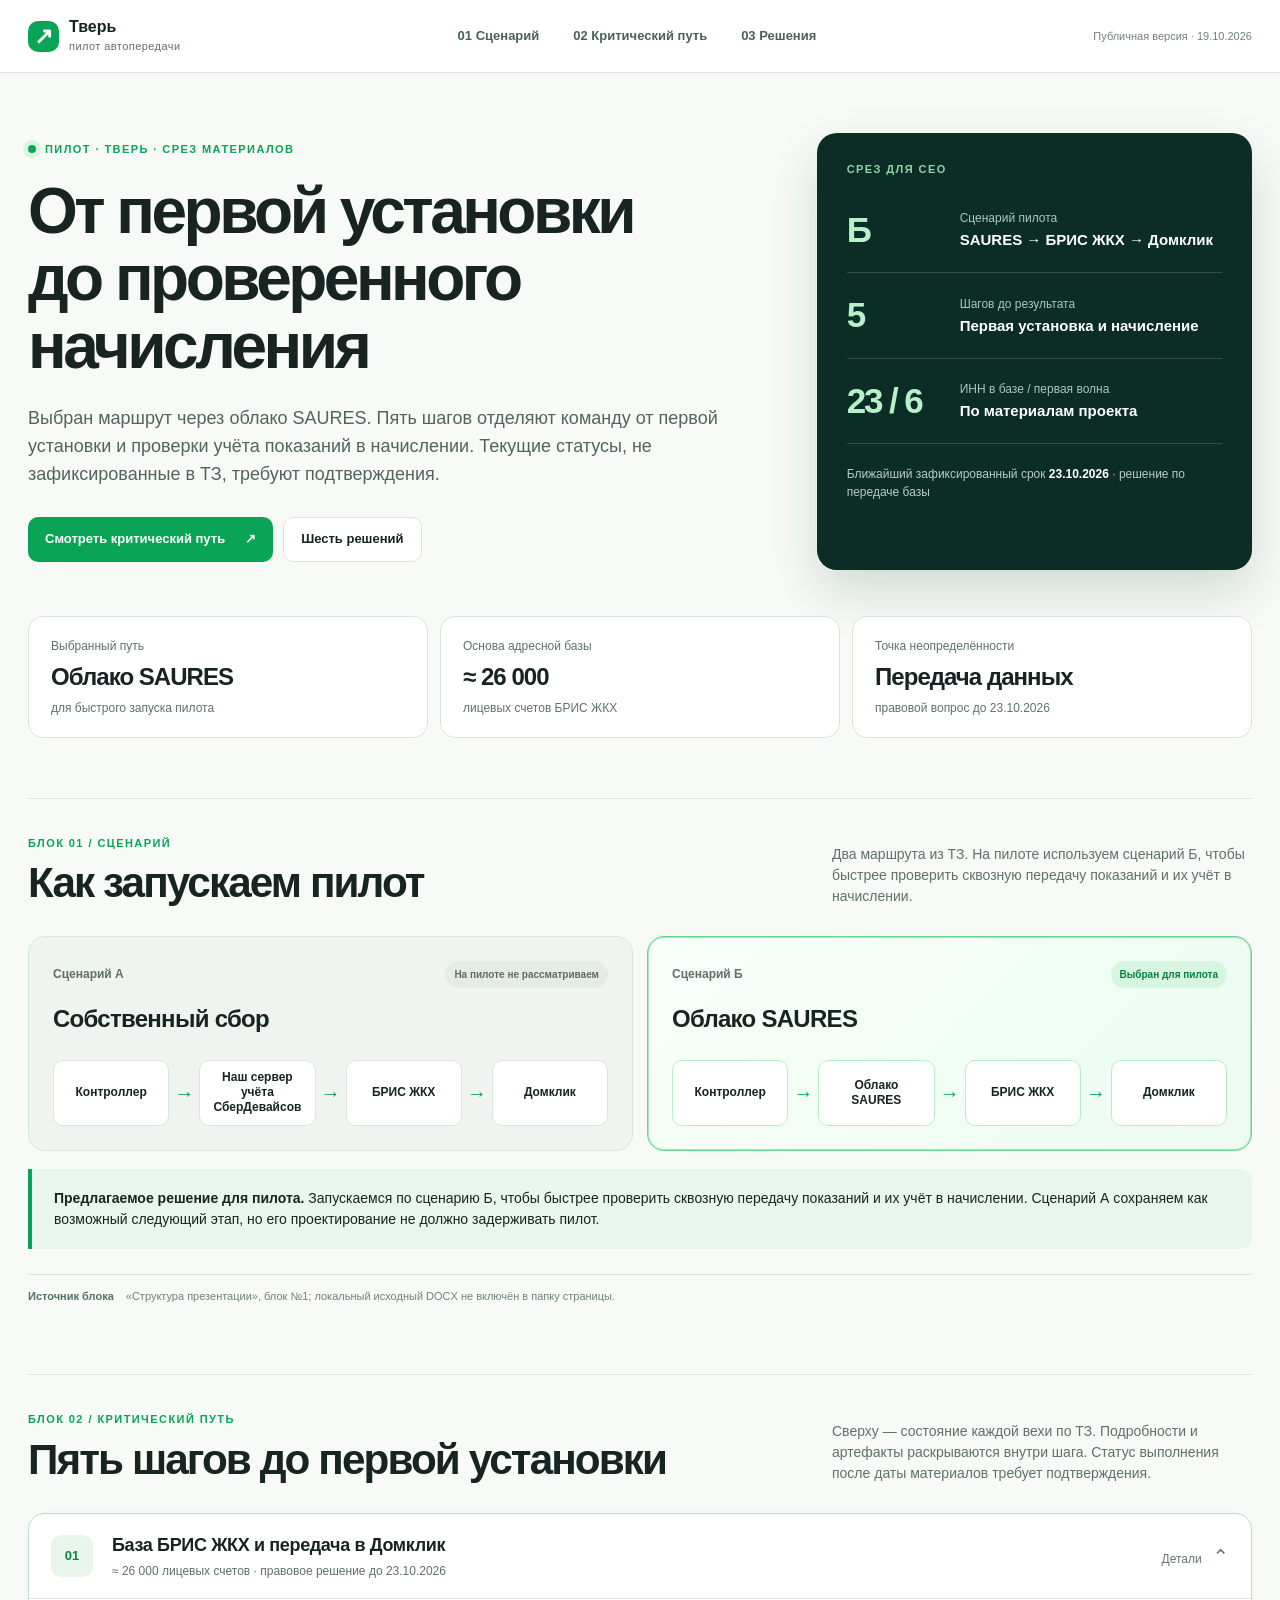
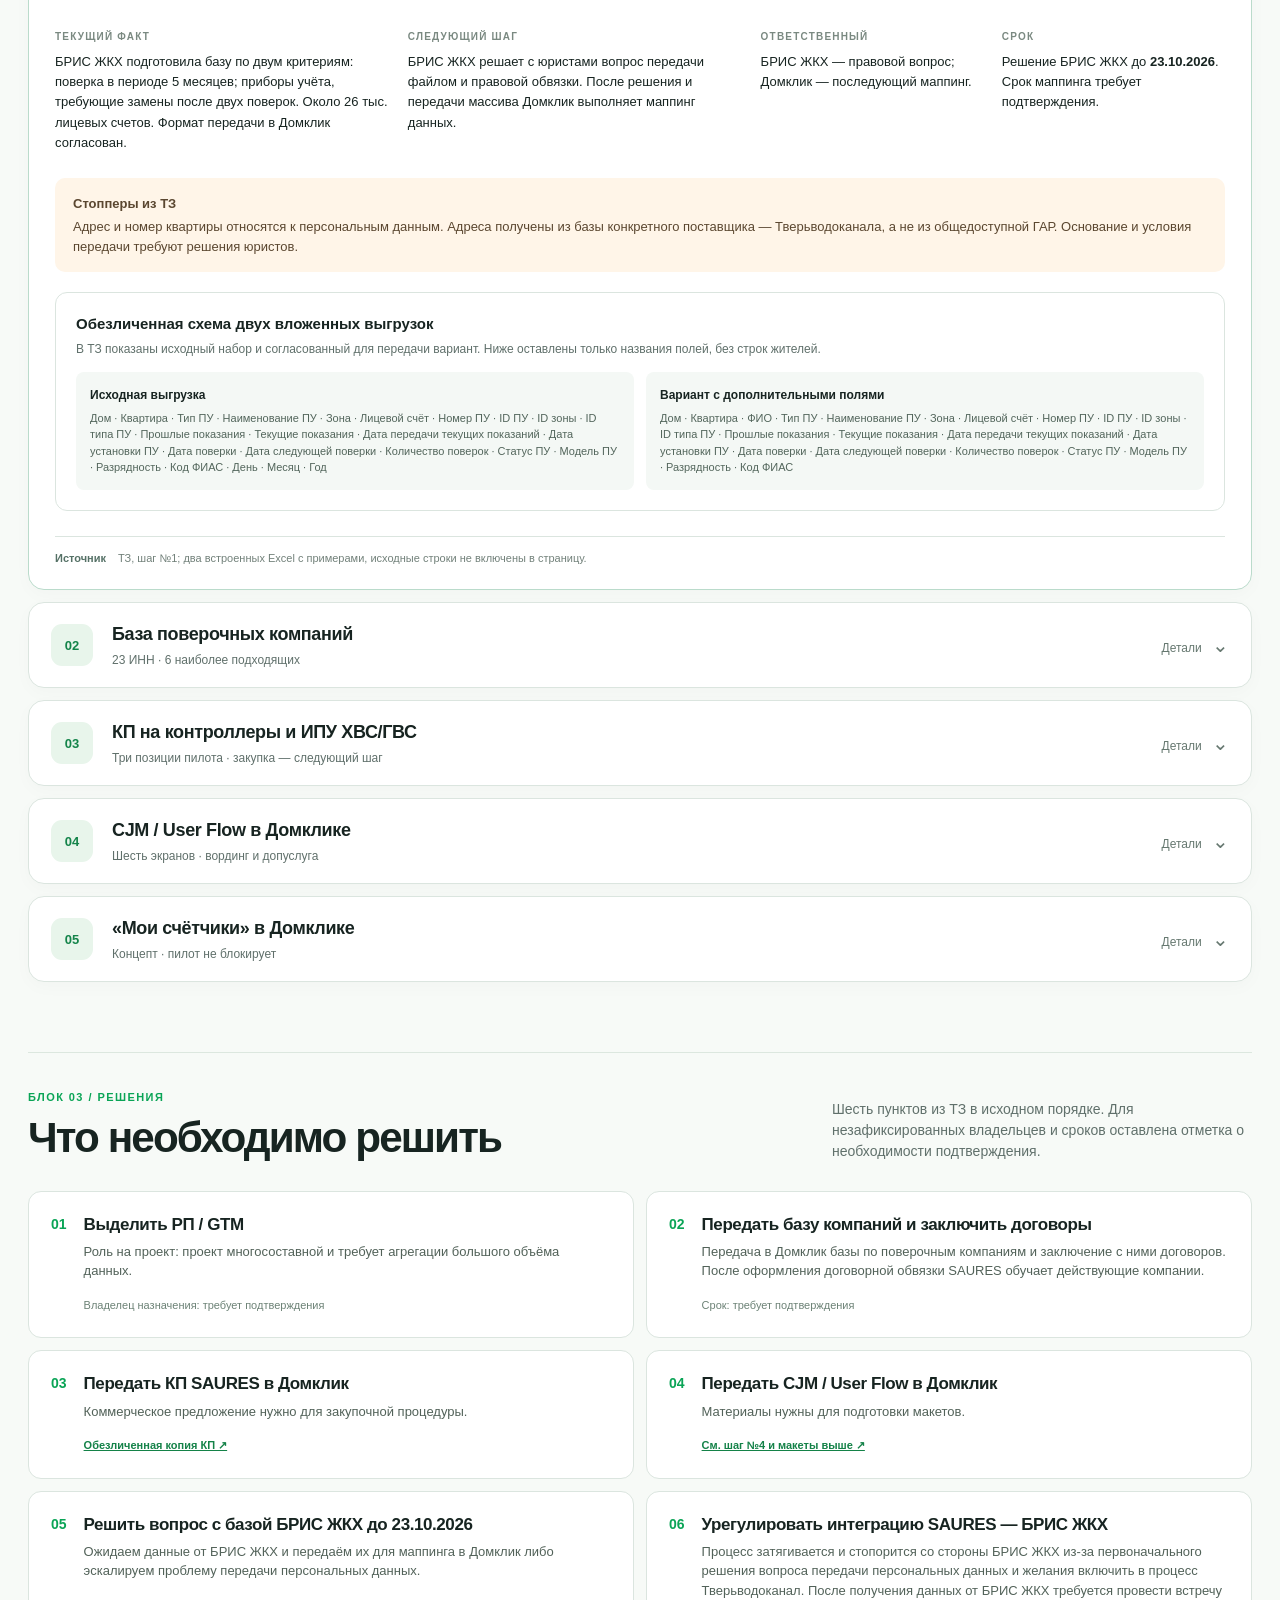
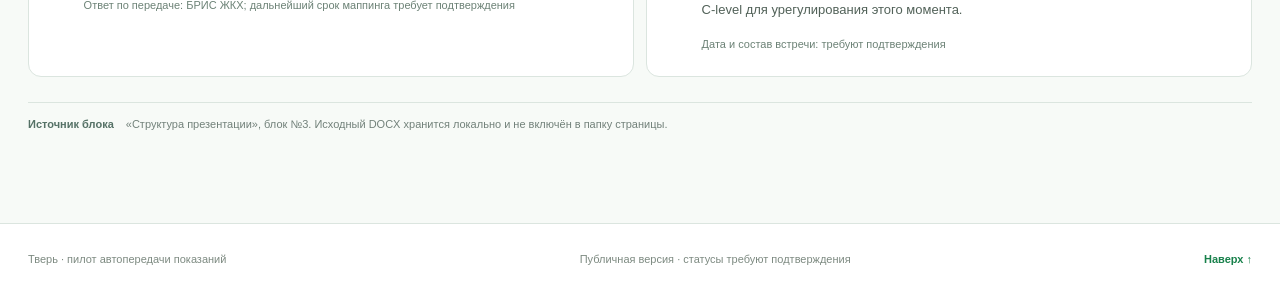
==== index.html @ 0d575806 "Publish approved Tver pilot pages" ====
<!doctype html>
<html lang="ru">
<head>
<meta charset="utf-8"><meta name="viewport" content="width=device-width, initial-scale=1">
<meta name="description" content="Локальный статус пилота автопередачи показаний в Твери">
<title>Пилот автопередачи показаний — Тверь</title>
<link rel="stylesheet" href="styles.css">
</head>
<body>
<header class="topbar"><div class="wrap topbar-inner"><a class="brand" href="#top"><span class="brand-mark">↗</span><span>Тверь <small>пилот автопередачи</small></span></a><nav aria-label="Разделы"><a href="#scenario">01 Сценарий</a><a href="#path">02 Критический путь</a><a href="#decisions">03 Решения</a></nav><span class="top-tag">Публичная версия · 19.10.2026</span></div></header>
<main id="top">
<div class="wrap">
<section class="hero" aria-label="Обзор">
<div class="hero-copy"><div class="eyebrow"><span class="live-dot"></span> Пилот · Тверь · срез материалов</div><h1>От первой установки<br>до проверенного начисления</h1><p>Выбран маршрут через облако SAURES. Пять шагов отделяют команду от первой установки и проверки учёта показаний в начислении. Текущие статусы, не зафиксированные в ТЗ, требуют подтверждения.</p><div class="hero-actions"><a class="button primary" href="#path">Смотреть критический путь <span>↗</span></a><a class="button ghost" href="#decisions">Шесть решений</a></div></div>
<div class="hero-panel"><div class="panel-kicker">Срез для CEO</div><div class="panel-row"><b>Б</b><span>Сценарий пилота<br><strong>SAURES → БРИС ЖКХ → Домклик</strong></span></div><div class="panel-row"><b>5</b><span>Шагов до результата<br><strong>Первая установка и начисление</strong></span></div><div class="panel-row"><b>23 / 6</b><span>ИНН в базе / первая волна<br><strong>По материалам проекта</strong></span></div><div class="panel-foot">Ближайший зафиксированный срок <strong>23.10.2026</strong> · решение по передаче базы</div></div>
</section>
<div class="overview" aria-label="Ключевые факты"><div><span>Выбранный путь</span><b>Облако SAURES</b><small>для быстрого запуска пилота</small></div><div><span>Основа адресной базы</span><b>≈ 26 000</b><small>лицевых счетов БРИС ЖКХ</small></div><div><span>Точка неопределённости</span><b>Передача данных</b><small>правовой вопрос до 23.10.2026</small></div></div>
<section id="scenario" class="block"><div class="section-head"><div><div class="section-num">БЛОК 01 / СЦЕНАРИЙ</div><h2>Как запускаем пилот</h2></div><p>Два маршрута из ТЗ. На пилоте используем сценарий Б, чтобы быстрее проверить сквозную передачу показаний и их учёт в начислении.</p></div>
<div class="scenario-grid"><article class="scenario muted"><div class="card-head"><span>Сценарий А</span><span class="pill">На пилоте не рассматриваем</span></div><h3>Собственный сбор</h3><div class="flow" aria-label="Контроллер — сервер СберДевайсов — БРИС ЖКХ — Домклик"><span>Контроллер</span><i>→</i><span>Наш сервер учёта<br>СберДевайсов</span><i>→</i><span>БРИС ЖКХ</span><i>→</i><span>Домклик</span></div></article><article class="scenario selected"><div class="card-head"><span>Сценарий Б</span><span class="pill green">Выбран для пилота</span></div><h3>Облако SAURES</h3><div class="flow" aria-label="Контроллер — облако SAURES — БРИС ЖКХ — Домклик"><span>Контроллер</span><i>→</i><span>Облако<br>SAURES</span><i>→</i><span>БРИС ЖКХ</span><i>→</i><span>Домклик</span></div></article></div>
<div class="statement"><strong>Предлагаемое решение для пилота.</strong> Запускаемся по сценарию Б, чтобы быстрее проверить сквозную передачу показаний и их учёт в начислении. Сценарий А сохраняем как возможный следующий этап, но его проектирование не должно задерживать пилот.</div>
<div class="source-line"><b>Источник блока</b><span>«Структура презентации», блок №1; локальный исходный DOCX не включён в папку страницы.</span></div></section>
<section id="path" class="block"><div class="section-head"><div><div class="section-num">БЛОК 02 / КРИТИЧЕСКИЙ ПУТЬ</div><h2>Пять шагов до первой установки</h2></div><p>Сверху — состояние каждой вехи по ТЗ. Подробности и артефакты раскрываются внутри шага. Статус выполнения после даты материалов требует подтверждения.</p></div>
<div class="steps">
<details class="step" open><summary><span class="step-no">01</span><span class="step-title"><b>База БРИС ЖКХ и передача в Домклик</b><small>≈ 26 000 лицевых счетов · правовое решение до 23.10.2026</small></span><span class="step-expand">Детали <em>⌄</em></span></summary><div class="step-body"><div class="status-grid"><div><span>Текущий факт</span><p>БРИС ЖКХ подготовила базу по двум критериям: поверка в периоде 5 месяцев; приборы учёта, требующие замены после двух поверок. Около 26 тыс. лицевых счетов. Формат передачи в Домклик согласован.</p></div><div><span>Следующий шаг</span><p>БРИС ЖКХ решает с юристами вопрос передачи файлом и правовой обвязки. После решения и передачи массива Домклик выполняет маппинг данных.</p></div><div><span>Ответственный</span><p>БРИС ЖКХ — правовой вопрос; Домклик — последующий маппинг.</p></div><div><span>Срок</span><p>Решение БРИС ЖКХ до <strong>23.10.2026</strong>. Срок маппинга требует подтверждения.</p></div></div><div class="callout warning"><b>Стопперы из ТЗ</b><p>Адрес и номер квартиры относятся к персональным данным. Адреса получены из базы конкретного поставщика — Тверьводоканала, а не из общедоступной ГАР. Основание и условия передачи требуют решения юристов.</p></div><div class="artifact"><div><b>Обезличенная схема двух вложенных выгрузок</b><p>В ТЗ показаны исходный набор и согласованный для передачи вариант. Ниже оставлены только названия полей, без строк жителей.</p></div><div class="schema-grid"><div><strong>Исходная выгрузка</strong><span>Дом · Квартира · Тип ПУ · Наименование ПУ · Зона · Лицевой счёт · Номер ПУ · ID ПУ · ID зоны · ID типа ПУ · Прошлые показания · Текущие показания · Дата передачи текущих показаний · Дата установки ПУ · Дата поверки · Дата следующей поверки · Количество поверок · Статус ПУ · Модель ПУ · Разрядность · Код ФИАС · День · Месяц · Год</span></div><div><strong>Вариант с дополнительными полями</strong><span>Дом · Квартира · ФИО · Тип ПУ · Наименование ПУ · Зона · Лицевой счёт · Номер ПУ · ID ПУ · ID зоны · ID типа ПУ · Прошлые показания · Текущие показания · Дата передачи текущих показаний · Дата установки ПУ · Дата поверки · Дата следующей поверки · Количество поверок · Статус ПУ · Модель ПУ · Разрядность · Код ФИАС</span></div></div></div><div class="source-line"><b>Источник</b><span>ТЗ, шаг №1; два встроенных Excel с примерами, исходные строки не включены в страницу.</span></div></div></details>
<details class="step"><summary><span class="step-no">02</span><span class="step-title"><b>База поверочных компаний</b><small>23 ИНН · 6 наиболее подходящих</small></span><span class="step-expand">Детали <em>⌄</em></span></summary><div class="step-body"><div class="status-grid"><div><span>Текущий факт</span><p>Подготовлена база аккредитованных компаний по Росаккредитации: 23 ИНН, из них 6 наиболее подходящих.</p></div><div><span>Следующий шаг</span><p>Домклик прорабатывает компании, договорную обвязку и подключение к витрине «Недвижимость / Сервисы». SAURES обучает СМР/ПНР.</p></div><div><span>Ответственный</span><p>Домклик — проработка и подключение; SAURES — обучение.</p></div><div><span>Срок</span><p>Требует подтверждения.</p></div></div><div class="artifact"><div><b>Первая волна по дополнительному реестру</b><p>Порядок учитывает местное присутствие и не является рейтингом качества. Цены и договорные цепочки требуют проверки.</p></div><div class="contractors"><span>Альтернатива</span><span>РОТЭС</span><span>Метробаланс</span><span>Доступный Сервис</span><span>Единый центр приборов учёта</span><span>Измерительные системы</span></div></div><div class="source-line"><b>Источники</b><span>ТЗ, шаг №2; «Подрядчики поверки Тверь и CJM», листы «Первые переговоры» и «Аккредитация», срез 14.10.2026. Реестр не включён в папку страницы.</span></div></div></details>
<details class="step"><summary><span class="step-no">03</span><span class="step-title"><b>КП на контроллеры и ИПУ ХВС/ГВС</b><small>Три позиции пилота · закупка — следующий шаг</small></span><span class="step-expand">Детали <em>⌄</em></span></summary><div class="step-body"><div class="status-grid"><div><span>Текущий факт</span><p>В ТЗ приложены изображения «Водомерки», ITELMA и «Золотника», таблицы цен и КП SAURES.</p></div><div><span>Следующий шаг</span><p>Закупочная процедура и закупка на стороне Домклика.</p></div><div><span>Ответственный</span><p>Домклик — закупочная процедура.</p></div><div><span>Срок</span><p>Требует подтверждения.</p></div></div><a class="kp-banner" href="kp-saures.html"><span><small>АРТЕФАКТ · ПОДГОТОВЛЕННАЯ КОПИЯ</small><strong>Коммерческое предложение SAURES</strong><em>Все 12 позиций, цены и условия. Имя адресата и контактная шапка удалены.</em></span><b>Открыть КП ↗</b></a><div class="product-grid"><article class="product"><img src="assets/vodomerka.png" alt="Контроллер Водомерка; идентификаторы на фото закрыты"><h4>Контроллер ВОДОМЕРКА</h4><p>Контроллер ВОДОМЕРКА (Wi-Fi, 2 канала для подключения двух счетчиков воды 10 литров/импульс, 3 щелочные батареи АА, PCB антенна на плате).</p><div class="price-head"><span>Рекомендованная розница</span><b>3 000 ₽</b></div><div class="price-head"><span>Со склада под брендом SAURES*</span><b>2 000 ₽</b></div><div class="price-head"><span>От 1 000 шт., заказ 2–4 месяца, возможно брендирование</span><b>1 500 ₽</b></div></article><article class="product"><div class="product-pair"><img src="assets/itelma-hvs.png" alt="Счётчик ITELMA для ХВС; номер и показания закрыты"><img src="assets/itelma-gvs.png" alt="Счётчик ITELMA для ГВС; номер и показания закрыты"></div><h4>Счётчик воды ITELMA ½″</h4><p>Счетчик воды ITELMA ½” длина 80мм или 110мм импульсный выход надежный НАМУР (лучший вариант в России).</p><div class="price-head"><span>Рекомендованная розница</span><b>1 900 ₽</b></div><div class="price-head"><span>Со склада под брендом SAURES*</span><b>1 300 ₽</b></div><div class="price-head"><span>От 1 000 шт., заказ 2–4 месяца, возможно брендирование</span><b>1 300 ₽</b></div></article><article class="product"><img src="assets/zolotnik.png" alt="Счётчик Золотник; номер и показания закрыты"><h4>Счётчик воды ЗОЛОТНИК ½″</h4><p>Счетчик воды ЗОЛОТНИК ½” длина 80мм или 110мм импульсный выход стандартный ГЕРКОН (эконом вариант, производство Китай, завод ITELMA).</p><div class="price-head"><span>Рекомендованная розница</span><b>1 100 ₽</b></div><div class="price-head"><span>Со склада под брендом SAURES*</span><b>800 ₽</b></div><div class="price-head"><span>От 1 000 шт., заказ 2–4 месяца, возможно брендирование</span><b>800 ₽</b></div></article></div><p class="fineprint">* В КП указано, что цены включают использование облака SAURES. При другом облаке цена ниже на 10%. Цены действительны до 31.12.2026, гарантия 2 года. Изображения — из вложений ТЗ; номера, QR-коды и показания закрыты.</p><div class="source-line"><b>Источник</b><span>ТЗ, шаг №3; четыре вложенных изображения устройств и вложенное КП SAURES. В страницу включены только обезличенные производные файлы.</span></div></div></details>
<details class="step"><summary><span class="step-no">04</span><span class="step-title"><b>CJM / User Flow в Домклике</b><small>Шесть экранов · вординг и допуслуга</small></span><span class="step-expand">Детали <em>⌄</em></span></summary><div class="step-body"><div class="status-grid"><div><span>Текущий факт</span><p>В ТЗ вложены экраны действующего процесса заказа сервиса «Поверка счётчиков» в Домклике. Почти на всех требуется изменение вординга.</p></div><div><span>Следующий шаг</span><p>Отрисовать макеты и вординг в процессе заказа сервисов «Поверка счётчиков», отдельно показать допуслугу «Установка автоматической передачи показаний».</p></div><div><span>Ответственный</span><p>Домклик — подготовка макетов. Детальный владелец и согласующий требуют подтверждения.</p></div><div><span>Срок</span><p>Требует подтверждения.</p></div></div><div class="flow-note"><b>Как читать макеты</b><span>Скриншоты из ТЗ обезличены. Зелёная рамка показывает место изменения; предложенный текст приведён под экраном и не является частью исходного интерфейса.</span></div><div class="screen-grid">
<figure class="screen"><div class="screen-shot"><img src="assets/cjm-1.png" alt="Экран 1: выбор услуги в Домклике, адрес скрыт"><span class="mark" style="top:38%;left:5%;width:90%;height:42%">01 · допуслуга</span></div><figcaption><b>01 · Выбор услуги</b><p><strong>Сейчас:</strong> «Сервис „Мастер на час“», «Поверка счётчика воды».</p><p><strong>Предложение:</strong> добавить отдельный выбор «Установка автоматической передачи показаний» рядом с услугами по счётчикам; уточнить заголовок раздела как «Счётчики воды: поверка и подключение».</p><small>Экран менять: да. Отдельная добровольная допуслуга, без включения по умолчанию.</small></figcaption></figure>
<figure class="screen"><div class="screen-shot"><img src="assets/cjm-2.png" alt="Экран 2: подрядчик и выбор времени"><span class="mark" style="top:10%;left:4%;width:92%;height:30%">02 · состав заказа</span></div><figcaption><b>02 · Исполнитель и время</b><p><strong>Сейчас:</strong> карточка «Доступный Сервис» и выбор времени мастера.</p><p><strong>Предложение:</strong> над выбором времени показывать «В заказе: поверка счётчика воды» и, при выборе, «Установка автоматической передачи показаний»; доступность исполнителя для монтажа требует подтверждения.</p><small>Экран менять: да. Состав заказа должен следовать за выбором на первом экране.</small></figcaption></figure>
<figure class="screen"><div class="screen-shot"><img src="assets/cjm-3.png" alt="Экран 3: заказчик, адрес и стоимость, данные скрыты"><span class="mark" style="top:59%;left:4%;width:92%;height:30%">03 · стоимость</span></div><figcaption><b>03 · Данные заказчика</b><p><strong>Сейчас:</strong> «Стоимость от 850 ₽», «Поверка счётчика воды».</p><p><strong>Предложение:</strong> раздельно показать «Поверка счётчика воды — от 850 ₽» и «Установка автоматической передачи показаний — стоимость требует подтверждения»; при отсутствии выбора допуслуги её строку не показывать.</p><small>Экран менять: да. Полная цена и условия подлежат согласованию.</small></figcaption></figure>
<figure class="screen"><div class="screen-shot"><img src="assets/cjm-4.png" alt="Экран 4: подтверждение заявки"><span class="mark" style="top:22%;left:4%;width:92%;height:38%">04 · итог заявки</span></div><figcaption><b>04 · Подтверждение</b><p><strong>Сейчас:</strong> «Стоимость от 850 ₽», «Оформить заявку», текст об уточнении деталей менеджером.</p><p><strong>Предложение:</strong> «Ваша заявка: поверка счётчика воды» и, если выбрано, «Установка автоматической передачи показаний»; отдельные цены до кнопки. Формулировку о финальной стоимости согласовать после получения тарифа.</p><small>Экран менять: да. Новый состав услуг должен быть виден до отправки.</small></figcaption></figure>
<figure class="screen"><div class="screen-shot"><img src="assets/cjm-5.png" alt="Экран 5: список заказов, номер заказа скрыт"><span class="mark" style="top:47%;left:6%;width:88%;height:17%">05 · название</span></div><figcaption><b>05 · Список заказов</b><p><strong>Сейчас:</strong> заказ называется «Мастер на час».</p><p><strong>Предложение:</strong> при выбранной допуслуге показывать «Поверка и автоматическая передача показаний»; без неё — «Поверка счётчика воды».</p><small>Экран менять: да, в названии услуги и составе заказа.</small></figcaption></figure>
<figure class="screen"><div class="screen-shot"><img src="assets/cjm-6.png" alt="Экран 6: детали заказа, номер и телефон скрыты"><span class="mark" style="top:45%;left:4%;width:92%;height:37%">06 · детали</span></div><figcaption><b>06 · Детали заказа</b><p><strong>Сейчас:</strong> «Мастер на час», статус «В работе», стоимость «От 850 ₽».</p><p><strong>Предложение:</strong> показать выбранные услуги отдельными строками: «Поверка счётчика воды» и «Установка автоматической передачи показаний»; стоимость и статус каждой работы — после согласования модели заказа.</p><small>Экран менять: да. Имена, номера заказов, адреса и контакты на копии закрыты.</small></figcaption></figure></div><div class="callout neutral"><b>СБОЛ User Flow</b><p>Процесс заказа поверки счётчиков в СБОЛе менять не требуется — как указано в ТЗ.</p></div><div class="source-line"><b>Источники</b><span>ТЗ, шаг №4, шесть уникальных вложенных экранов; <a href="https://miro.com/app/board/uXjVHyoh10k=/?moveToWidget=3458764687433984986&amp;cot=14" target="_blank" rel="noopener noreferrer">E2E CJM / User Flow в Miro ↗</a>. Скриншоты на странице — обезличенные производные.</span></div></div></details>
<details class="step"><summary><span class="step-no">05</span><span class="step-title"><b>«Мои счётчики» в Домклике</b><small>Концепт · пилот не блокирует</small></span><span class="step-expand">Детали <em>⌄</em></span></summary><div class="step-body"><div class="status-grid"><div><span>Текущий факт</span><p>В ТЗ приложен пример витрины «Мои счётчики» в разделе «Моя недвижимость». По информации от Домклика, реализовать сервис быстро не получится.</p></div><div><span>Следующий шаг</span><p>Проработать витрину отдельно от запуска пилота. Для просмотра показаний житель может использовать БРИС ЖКХ.</p></div><div><span>Ответственный</span><p>Требует подтверждения.</p></div><div><span>Срок</span><p>Требует подтверждения. Витрина не является блокером пилота.</p></div></div><div class="meter-concept"><div class="concept-label">Концептуальный макет · Домклик</div><div class="concept-shell"><div class="concept-header"><span class="house">⌂</span><span>Моя недвижимость</span><small>Мои счётчики</small></div><div class="concept-body"><h4>Мои счётчики</h4><p>Показания и состояние приборов для вашей недвижимости</p><div class="concept-row"><span class="drop">◉</span><span><b>Холодная вода</b><small>Показания — · Статус подключения требует подтверждения</small></span><i>→</i></div><div class="concept-row"><span class="drop warm">◉</span><span><b>Горячая вода</b><small>Показания — · Статус подключения требует подтверждения</small></span><i>→</i></div><div class="concept-cta">Пока витрина готовится, смотрите показания в БРИС ЖКХ <span>↗</span></div></div></div><div class="concept-aside"><strong>Статус по ТЗ</strong><p>Быстро не реализуется. Первая установка и проверенное начисление не зависят от готовности витрины.</p></div></div><div class="source-line"><b>Источник</b><span>ТЗ, шаг №5, исходный скриншот «Мои счётчики». На странице — новый концептуальный макет без данных жителя.</span></div></div></details>
</div></section>
<section id="decisions" class="block last"><div class="section-head"><div><div class="section-num">БЛОК 03 / РЕШЕНИЯ</div><h2>Что необходимо решить</h2></div><p>Шесть пунктов из ТЗ в исходном порядке. Для незафиксированных владельцев и сроков оставлена отметка о необходимости подтверждения.</p></div><ol class="decisions"><li><span>01</span><div><h3>Выделить РП / GTM</h3><p>Роль на проект: проект многосоставной и требует агрегации большого объёма данных.</p><small>Владелец назначения: требует подтверждения</small></div></li><li><span>02</span><div><h3>Передать базу компаний и заключить договоры</h3><p>Передача в Домклик базы по поверочным компаниям и заключение с ними договоров. После оформления договорной обвязки SAURES обучает действующие компании.</p><small>Срок: требует подтверждения</small></div></li><li><span>03</span><div><h3>Передать КП SAURES в Домклик</h3><p>Коммерческое предложение нужно для закупочной процедуры.</p><small><a href="kp-saures.html">Обезличенная копия КП ↗</a></small></div></li><li><span>04</span><div><h3>Передать CJM / User Flow в Домклик</h3><p>Материалы нужны для подготовки макетов.</p><small><a href="#path">См. шаг №4 и макеты выше ↗</a></small></div></li><li><span>05</span><div><h3>Решить вопрос с базой БРИС ЖКХ до 23.10.2026</h3><p>Ожидаем данные от БРИС ЖКХ и передаём их для маппинга в Домклик либо эскалируем проблему передачи персональных данных.</p><small>Ответ по передаче: БРИС ЖКХ; дальнейший срок маппинга требует подтверждения</small></div></li><li><span>06</span><div><h3>Урегулировать интеграцию SAURES — БРИС ЖКХ</h3><p>Процесс затягивается и стопорится со стороны БРИС ЖКХ из-за первоначального решения вопроса передачи персональных данных и желания включить в процесс Тверьводоканал. После получения данных от БРИС ЖКХ требуется провести встречу C-level для урегулирования этого момента.</p><small>Дата и состав встречи: требуют подтверждения</small></div></li></ol><div class="source-line"><b>Источник блока</b><span>«Структура презентации», блок №3. Исходный DOCX хранится локально и не включён в папку страницы.</span></div></section>
</div></main><footer><div class="wrap footer-inner"><span>Тверь · пилот автопередачи показаний</span><span>Публичная версия · статусы требуют подтверждения</span><a href="#top">Наверх ↑</a></div></footer>
</body></html>
---- styles.css ----
:root{--ink:#172421;--muted:#60706b;--line:#dbe5df;--paper:#f7faf7;--green:#0aa456;--deep:#0c2c26;--mint:#e5f7eb;--white:#fff}*{box-sizing:border-box}html{scroll-behavior:smooth}body{margin:0;background:var(--paper);color:var(--ink);font-family:Inter,-apple-system,BlinkMacSystemFont,"Segoe UI",Arial,sans-serif;font-size:15px;line-height:1.5}a{color:inherit}.wrap{width:min(1280px,calc(100% - 56px));margin:auto}.topbar{position:sticky;top:0;z-index:20;background:rgba(255,255,255,.94);backdrop-filter:blur(18px);border-bottom:1px solid var(--line)}.topbar-inner{min-height:72px;display:flex;align-items:center;gap:34px}.brand{display:flex;align-items:center;gap:10px;font-weight:800;text-decoration:none;font-size:16px;line-height:1.05;white-space:nowrap}.brand small{display:block;color:var(--muted);font-weight:500;font-size:11px;margin-top:5px;letter-spacing:.04em}.brand-mark{width:31px;height:31px;border-radius:10px;background:var(--green);color:white;display:grid;place-items:center;font-size:23px;line-height:1}.topbar nav{display:flex;gap:8px;margin:auto}.topbar nav a{text-decoration:none;font-size:13px;font-weight:650;padding:9px 13px;border-radius:9px;color:#4a6258}.topbar nav a:hover,.topbar nav a:focus-visible{background:var(--mint);color:var(--deep)}.top-tag{font-size:11px;color:#73817a;white-space:nowrap}.hero{padding:60px 0 34px;display:grid;grid-template-columns:1.45fr .85fr;gap:46px;align-items:stretch}.hero-copy{padding:8px 0}.eyebrow,.section-num,.panel-kicker{font-size:11px;letter-spacing:.13em;font-weight:800;text-transform:uppercase}.eyebrow{color:var(--green);display:flex;align-items:center;gap:9px}.live-dot{width:8px;height:8px;border-radius:50%;background:var(--green);box-shadow:0 0 0 5px #d7f5df}.hero h1{font-size:clamp(42px,5vw,68px);letter-spacing:-.055em;line-height:1.06;margin:20px 0 24px;font-weight:760;max-width:830px}.hero-copy>p{font-size:18px;line-height:1.55;color:#52645d;max-width:700px;margin:0}.hero-actions{display:flex;gap:10px;flex-wrap:wrap;margin-top:28px}.button{min-height:45px;padding:11px 17px;text-decoration:none;border-radius:10px;font-size:13px;font-weight:750;display:inline-flex;align-items:center;gap:20px}.button.primary{background:var(--green);color:white}.button.primary:hover{background:#078b48}.button.ghost{background:white;border:1px solid var(--line)}.hero-panel{background:var(--deep);color:white;border-radius:20px;padding:28px 30px;box-shadow:0 22px 50px rgba(8,44,30,.15)}.panel-kicker{color:#8fd6ab;margin-bottom:10px}.panel-row{display:flex;gap:19px;align-items:center;padding:16px 0;border-bottom:1px solid rgba(255,255,255,.16)}.panel-row>b{font-size:35px;letter-spacing:-.06em;width:94px;color:#b8f0c9}.panel-row span{font-size:12px;color:#abc8b9}.panel-row strong{font-size:15px;display:block;color:#fff;margin-top:3px;line-height:1.35}.panel-foot{font-size:12px;color:#b7cdc3;margin-top:21px}.panel-foot strong{color:white}.overview{display:grid;grid-template-columns:repeat(3,1fr);gap:12px;margin:12px 0 60px}.overview>div{background:white;border:1px solid var(--line);border-radius:15px;padding:20px 22px;min-height:111px}.overview span,.overview small{display:block;color:var(--muted);font-size:12px}.overview b{display:block;font-size:24px;letter-spacing:-.04em;margin:4px 0}.block{padding:36px 0 70px;border-top:1px solid #dce7df;scroll-margin-top:90px}.section-head{display:flex;justify-content:space-between;gap:50px;align-items:end;margin-bottom:29px}.section-num{color:var(--green)}h2{font-size:clamp(30px,3.3vw,44px);letter-spacing:-.045em;line-height:1.13;margin:8px 0 0}.section-head>p{color:var(--muted);max-width:420px;margin:0;font-size:14px}.scenario-grid{display:grid;grid-template-columns:repeat(2,minmax(0,1fr));gap:14px}.scenario{background:white;border:1px solid var(--line);border-radius:17px;padding:24px;min-width:0}.scenario.selected{border-color:#69d491;background:linear-gradient(135deg,#f7fff9 0%,#ecfbf1 100%);box-shadow:inset 0 0 0 1px #a8e4b9}.scenario.muted{background:#f0f4f1}.card-head{display:flex;align-items:center;justify-content:space-between;gap:8px;font-size:12px;color:var(--muted);font-weight:700}.pill{font-size:10px;border-radius:100px;background:#e5ebe7;color:#5e6c65;padding:6px 9px;white-space:nowrap}.pill.green{background:#d6f6df;color:#0b7e41}.scenario h3{margin:13px 0 23px;font-size:24px;letter-spacing:-.03em}.flow{display:flex;align-items:stretch;gap:5px}.flow span{flex:1 1 0;min-width:0;display:grid;place-items:center;text-align:center;background:white;border:1px solid var(--line);border-radius:10px;min-height:66px;padding:7px 5px;font-size:12px;font-weight:700;line-height:1.25}.selected .flow span{border-color:#bbecc9}.flow i{font-style:normal;color:var(--green);display:grid;place-items:center;font-weight:800;font-size:20px}.statement{background:#e9f6ed;border-left:4px solid var(--green);border-radius:0 12px 12px 0;margin-top:18px;padding:19px 22px;font-size:14px}.source-line{display:flex;align-items:baseline;gap:12px;border-top:1px solid var(--line);color:#72817a;font-size:11px;margin-top:25px;padding-top:13px}.source-line b{color:#557166;white-space:nowrap}.source-line a{color:#188452;font-weight:700}.steps{display:grid;gap:12px}.step{background:white;border:1px solid var(--line);border-radius:16px;overflow:hidden;box-shadow:0 5px 18px rgba(15,44,29,.025)}.step[open]{border-color:#badbcb}.step summary{list-style:none;display:flex;align-items:center;gap:19px;padding:18px 22px;cursor:pointer}.step summary::-webkit-details-marker{display:none}.step-no{height:42px;width:42px;border-radius:11px;background:#e8f5eb;color:#14844a;display:grid;place-items:center;font-size:13px;font-weight:800;flex:none}.step-title{display:block;flex:1;min-width:0}.step-title b{display:block;font-size:18px;letter-spacing:-.02em}.step-title small{color:var(--muted);display:block;margin-top:3px;font-size:12px}.step-expand{font-size:12px;color:#667870;white-space:nowrap}.step-expand em{font-size:20px;font-style:normal;margin-left:7px;display:inline-block;transition:transform .2s}.step[open] .step-expand em{transform:rotate(180deg)}.step-body{border-top:1px solid var(--line);padding:25px 26px 23px}.status-grid{display:grid;grid-template-columns:1.2fr 1.2fr .8fr .8fr;gap:18px;padding:0 0 25px}.status-grid>div{min-width:0}.status-grid span{font-size:10px;text-transform:uppercase;letter-spacing:.12em;color:#7a8981;font-weight:800}.status-grid p{margin:6px 0 0;font-size:13px;line-height:1.55}.callout{border-radius:10px;padding:16px 18px;font-size:13px}.callout p{margin:4px 0 0}.callout.warning{background:#fff5e8;color:#5b4730}.callout.neutral{background:#edf5f1;margin-top:22px}.artifact{border:1px solid var(--line);border-radius:12px;padding:20px;margin-top:20px}.artifact b{font-size:15px}.artifact p{font-size:12px;color:var(--muted);margin:4px 0 14px}.schema-grid{display:grid;grid-template-columns:1fr 1fr;gap:12px}.schema-grid>div{padding:14px;background:#f4f8f5;border-radius:8px}.schema-grid strong,.schema-grid span{display:block}.schema-grid strong{font-size:12px;margin-bottom:6px}.schema-grid span{font-size:11px;color:#53665c;line-height:1.5}.contractors{display:grid;grid-template-columns:repeat(3,1fr);gap:8px}.contractors span{padding:10px 13px;background:#f2f8f4;border:1px solid #e1eee5;border-radius:8px;font-size:12px;font-weight:700}.kp-banner{display:flex;justify-content:space-between;align-items:center;gap:18px;text-decoration:none;background:#12372d;color:white;border-radius:13px;padding:20px 22px;margin:3px 0 20px}.kp-banner span{display:block}.kp-banner small{display:block;color:#8bdaab;font-size:10px;letter-spacing:.1em;font-weight:800}.kp-banner strong{display:block;font-size:20px;margin:4px 0}.kp-banner em{display:block;font-size:12px;color:#b9d5c7;font-style:normal}.kp-banner>b{font-size:12px;white-space:nowrap;color:#b9f4cf}.product-grid{display:grid;grid-template-columns:repeat(3,minmax(0,1fr));gap:12px}.product{border:1px solid var(--line);border-radius:12px;padding:16px;min-width:0;display:flex;flex-direction:column}.product>img,.product-pair{width:100%;height:180px;object-fit:contain;background:#f7f9f8;border-radius:8px}.product-pair{display:flex;gap:2px;overflow:hidden}.product-pair img{width:50%;height:100%;object-fit:contain}.product h4{font-size:16px;margin:13px 0 5px;letter-spacing:-.02em}.product p{font-size:11px;color:#53635b;margin:0 0 14px;min-height:68px}.price-head{display:flex;justify-content:space-between;gap:10px;border-top:1px solid var(--line);padding:8px 0;font-size:10px;line-height:1.25}.price-head span{color:#687870}.price-head b{font-size:12px;white-space:nowrap}.fineprint{font-size:11px;color:var(--muted);margin:14px 0}.flow-note{background:#eef8f1;border-radius:10px;padding:13px 16px;font-size:12px;display:flex;gap:9px;margin-bottom:18px}.flow-note b{white-space:nowrap;color:#107848}.screen-grid{display:grid;grid-template-columns:repeat(3,minmax(0,1fr));gap:15px}.screen{margin:0;border:1px solid var(--line);border-radius:12px;overflow:hidden;background:#fff;min-width:0}.screen-shot{position:relative;background:#edf0ee;height:370px;display:flex;justify-content:center;overflow:hidden}.screen-shot img{height:100%;width:auto;max-width:100%;object-fit:contain}.mark{position:absolute;border:2px solid #0db85d;background:rgba(10,164,86,.08);border-radius:10px;color:#087e40;font-weight:800;font-size:10px;padding:5px;display:flex;align-items:flex-start}.screen figcaption{padding:15px 16px}.screen figcaption>b{display:block;font-size:14px}.screen figcaption p{font-size:11px;line-height:1.5;margin:9px 0;color:#405148}.screen figcaption small{display:block;font-size:10px;color:#17794a;border-top:1px solid var(--line);padding-top:8px}.meter-concept{display:grid;grid-template-columns:1.4fr .6fr;gap:20px;background:#e8f4ec;padding:24px;border-radius:14px}.concept-label{grid-column:1/-1;color:#288450;font-size:10px;font-weight:800;letter-spacing:.12em;text-transform:uppercase}.concept-shell{background:#f7f9f8;border-radius:15px;overflow:hidden;box-shadow:0 10px 35px rgba(17,58,29,.12)}.concept-header{background:#fff;padding:13px 22px;display:flex;align-items:center;gap:11px;border-bottom:1px solid #e2ebe5;font-size:13px;font-weight:750}.concept-header .house{background:#00a456;color:white;border-radius:8px;padding:1px 9px;font-size:20px}.concept-header small{margin-left:auto;color:#688178}.concept-body{padding:20px 25px}.concept-body h4{font-size:25px;letter-spacing:-.04em;margin:0 0 2px}.concept-body>p{color:#66786c;font-size:11px;margin:0 0 16px}.concept-row{display:flex;align-items:center;gap:12px;background:white;border:1px solid #e0e9e3;padding:13px;border-radius:10px;margin-bottom:9px}.drop{display:grid;place-items:center;border-radius:8px;background:#dcf2fa;color:#2996bc;width:36px;height:36px}.drop.warm{background:#faebe3;color:#dc8550}.concept-row span:nth-child(2){flex:1}.concept-row b,.concept-row small{display:block}.concept-row b{font-size:12px}.concept-row small{font-size:10px;color:#7c8b81}.concept-row i{font-style:normal}.concept-cta{font-size:11px;color:#187747;background:#e2f5e8;padding:11px;border-radius:8px;display:flex;justify-content:space-between}.concept-aside{align-self:center}.concept-aside strong{font-size:19px}.concept-aside p{font-size:14px;color:#4d6957;line-height:1.6}.decisions{list-style:none;padding:0;margin:0;display:grid;grid-template-columns:repeat(2,1fr);gap:12px}.decisions li{background:white;border:1px solid var(--line);border-radius:13px;padding:22px;display:flex;gap:17px}.decisions li>span{font-weight:800;color:var(--green);font-size:14px}.decisions h3{font-size:17px;letter-spacing:-.025em;line-height:1.25;margin:0 0 7px}.decisions p{font-size:13px;color:#526259;margin:0 0 12px}.decisions small{font-size:11px;color:#6c8276}.decisions small a{color:#148248;font-weight:700}.last{padding-bottom:90px}footer{border-top:1px solid var(--line);background:white;color:#7d8a81;font-size:11px}.footer-inner{min-height:70px;display:flex;align-items:center;justify-content:space-between;gap:16px}footer a{color:#18814b;font-weight:700;text-decoration:none}@media(max-width:1000px){.top-tag{display:none}.hero{grid-template-columns:1fr;gap:20px}.hero-panel{max-width:none}.status-grid{grid-template-columns:repeat(2,1fr)}.screen-grid{grid-template-columns:repeat(2,1fr)}.product-grid{grid-template-columns:repeat(2,1fr)}}@media(max-width:700px){.wrap{width:min(100% - 32px,1280px)}.topbar-inner{min-height:62px;gap:8px}.brand{font-size:13px}.brand small{font-size:9px}.topbar nav{overflow:auto;margin-left:auto;gap:0;max-width:57vw}.topbar nav a{font-size:10px;white-space:nowrap;padding:8px}.hero{padding-top:38px}.hero h1{font-size:41px}.hero-copy>p{font-size:15px}.hero-panel{padding:20px}.overview{grid-template-columns:1fr;gap:8px;margin-bottom:42px}.overview>div{min-height:0;padding:13px 16px}.overview b{font-size:19px}.block{padding:30px 0 49px}.section-head{display:block}.section-head>p{margin:12px 0 0}.scenario-grid,.schema-grid,.product-grid,.screen-grid,.decisions,.meter-concept{grid-template-columns:1fr}.scenario{padding:18px}.flow{gap:3px}.flow span{font-size:9px;min-height:64px}.flow i{font-size:14px}.step summary{padding:15px 13px;gap:9px}.step-no{height:36px;width:36px}.step-title b{font-size:14px}.step-title small{font-size:10px}.step-expand{font-size:0}.step-expand em{font-size:17px}.step-body{padding:18px 14px}.status-grid{grid-template-columns:1fr 1fr;gap:14px}.status-grid p{font-size:11px}.contractors{grid-template-columns:1fr 1fr}.kp-banner{display:block}.kp-banner>b{display:block;margin-top:12px}.screen-shot{height:430px}.concept-label{grid-column:auto}.footer-inner{flex-wrap:wrap;padding:15px 0;min-height:0}.source-line{display:block}.source-line b{display:block;margin-bottom:4px}}@media(max-width:400px){.status-grid,.contractors{grid-template-columns:1fr}.hero h1{font-size:35px}.flow span{font-size:8px}}
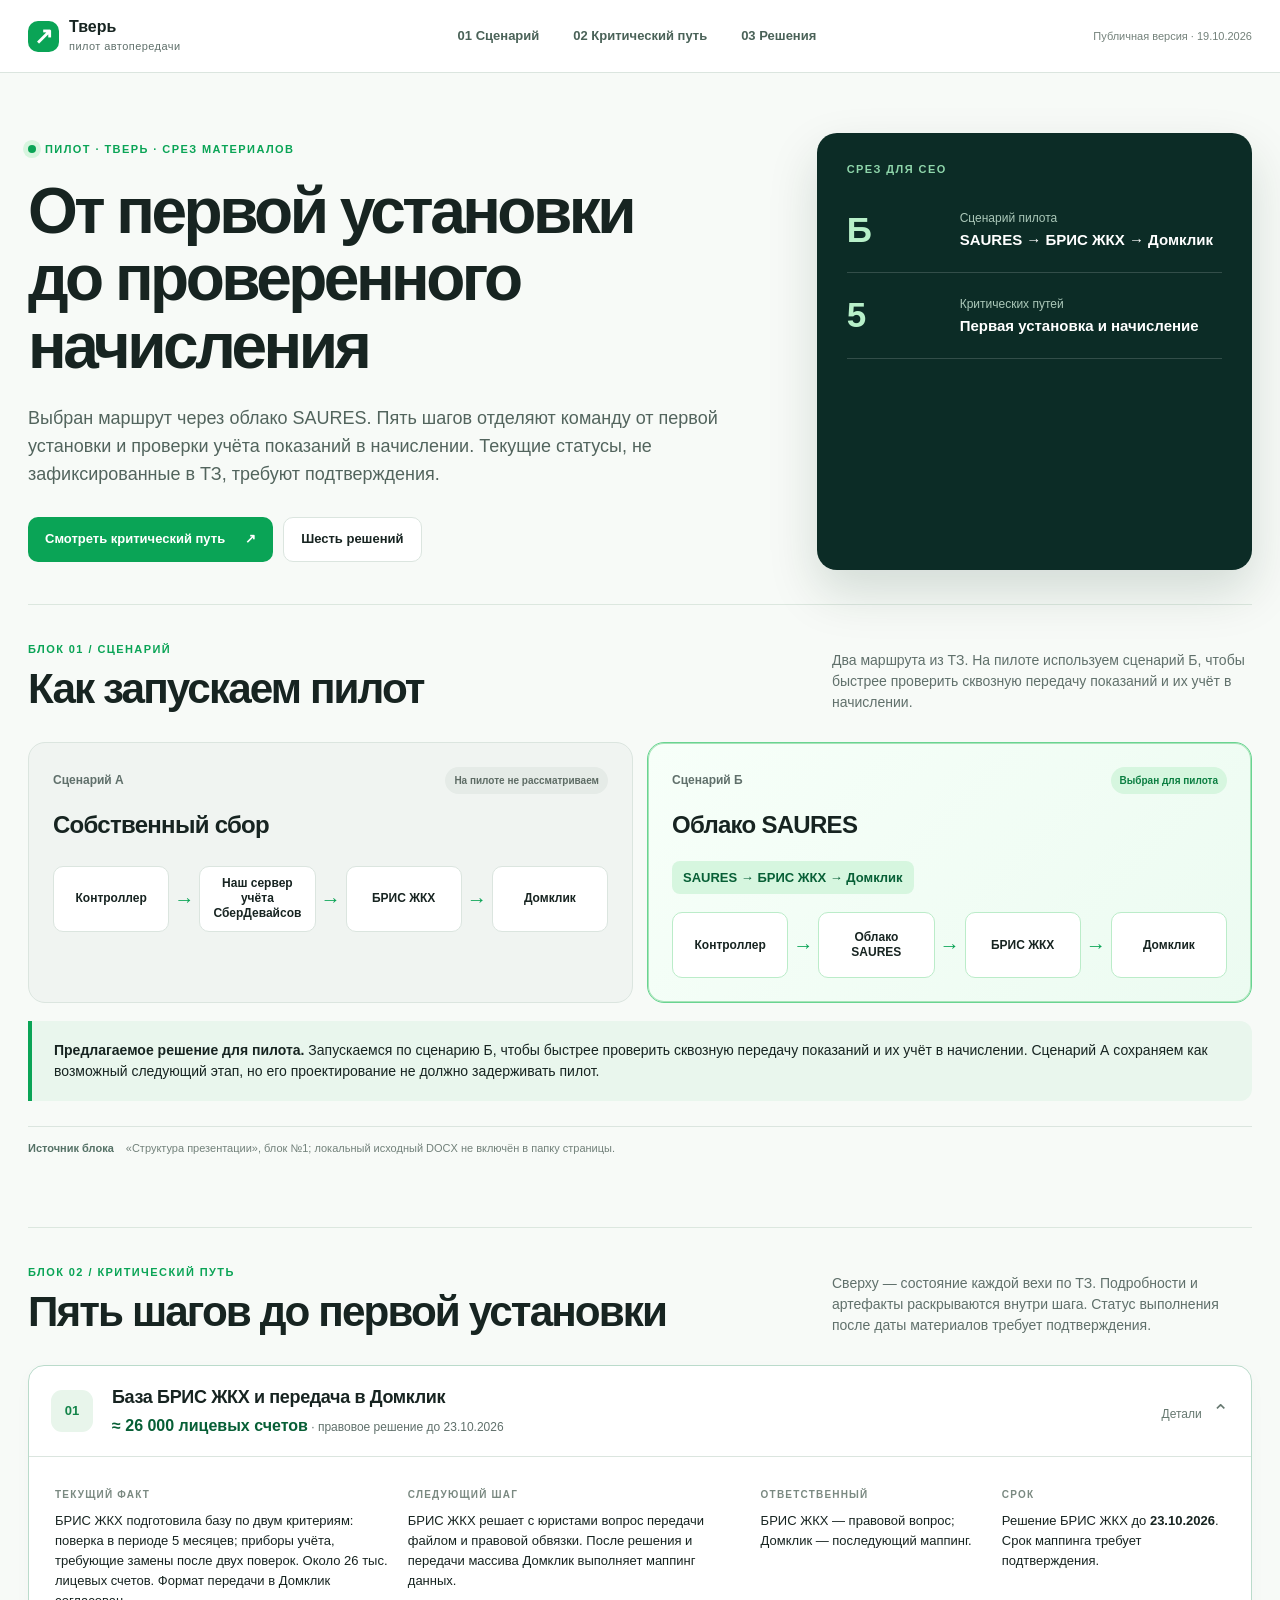
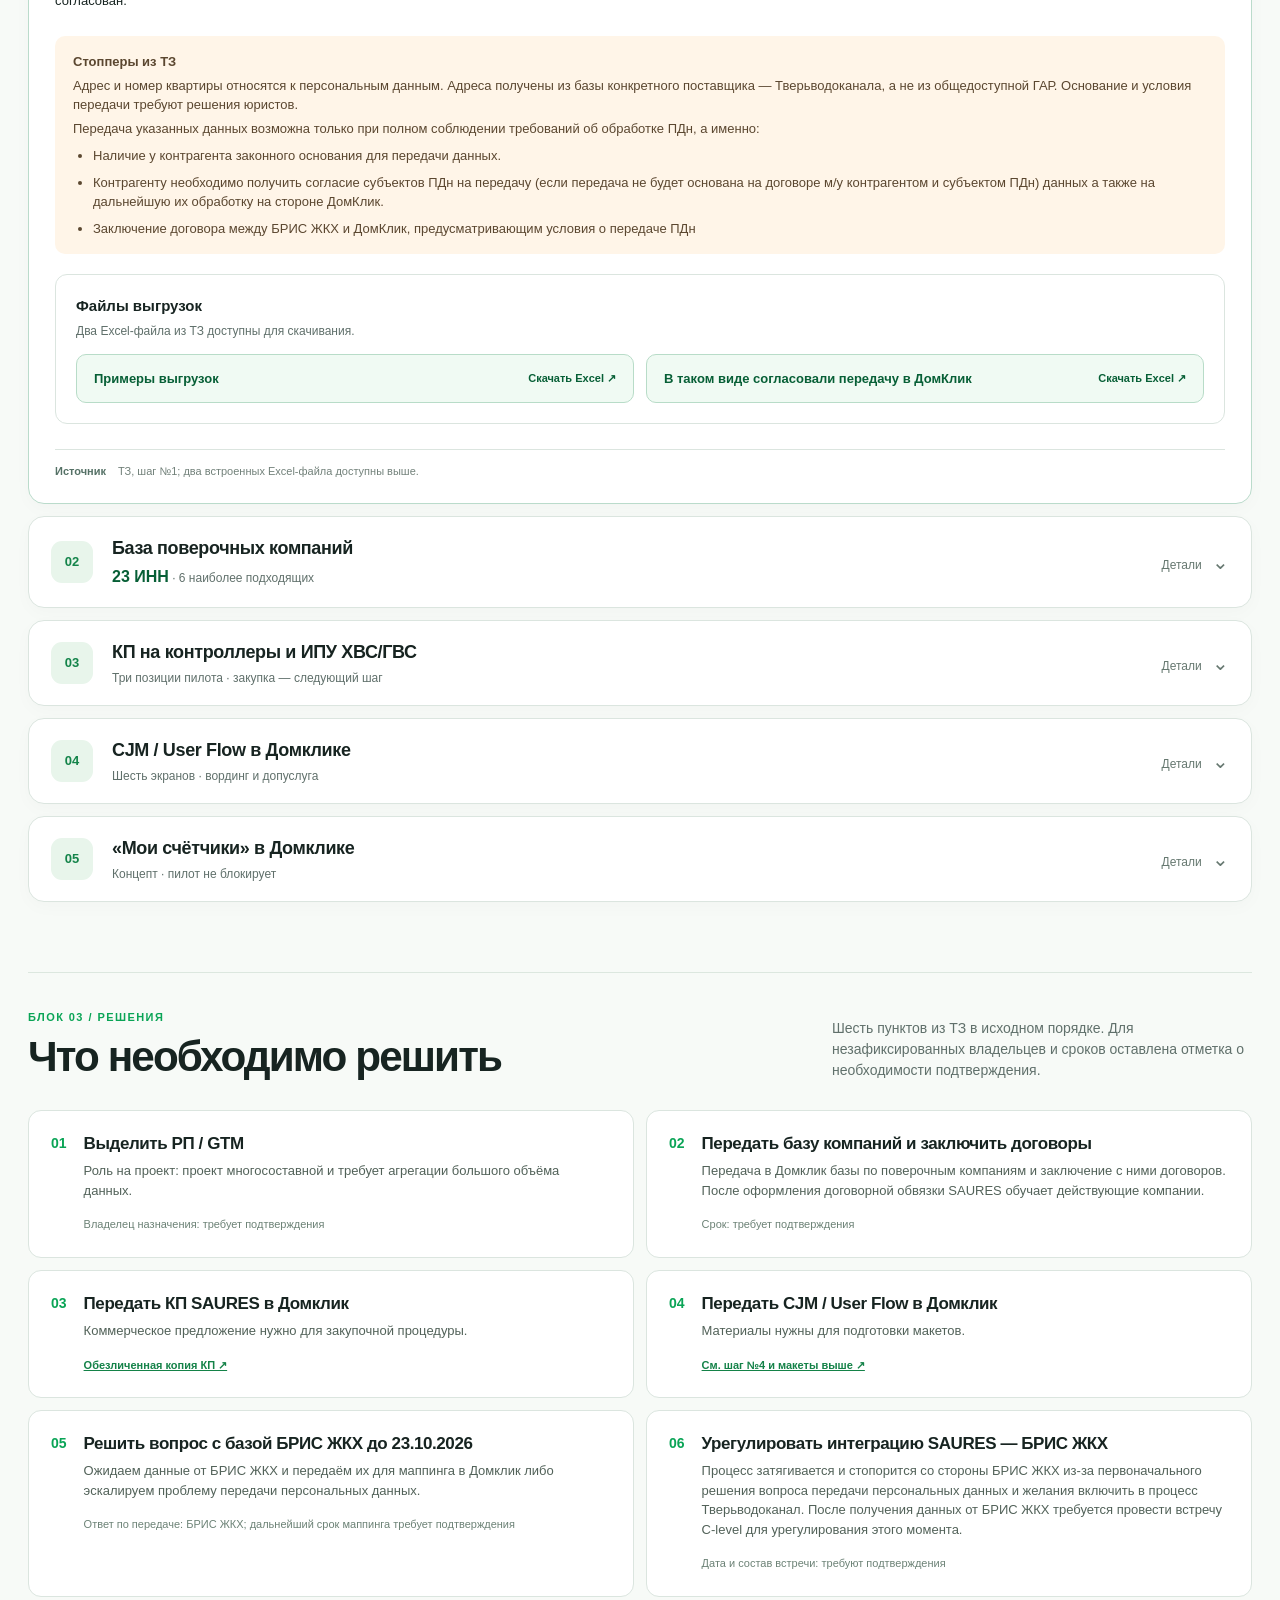
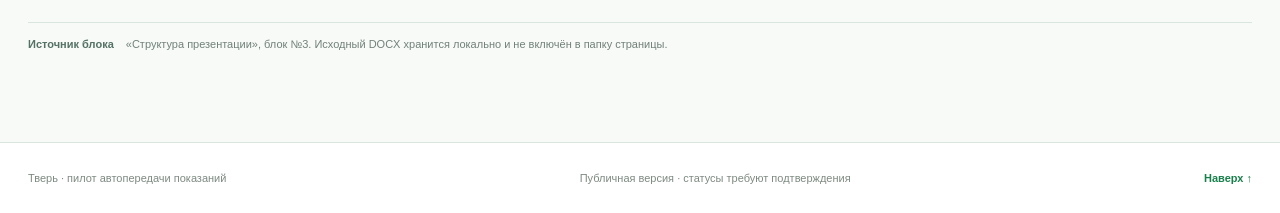
==== commit 418281ed: "Update Tver pilot page and attach three source workbooks" ====
--- a/index.html
+++ b/index.html
@@ -12,17 +12,16 @@
 <div class="wrap">
 <section class="hero" aria-label="Обзор">
 <div class="hero-copy"><div class="eyebrow"><span class="live-dot"></span> Пилот · Тверь · срез материалов</div><h1>От первой установки<br>до проверенного начисления</h1><p>Выбран маршрут через облако SAURES. Пять шагов отделяют команду от первой установки и проверки учёта показаний в начислении. Текущие статусы, не зафиксированные в ТЗ, требуют подтверждения.</p><div class="hero-actions"><a class="button primary" href="#path">Смотреть критический путь <span>↗</span></a><a class="button ghost" href="#decisions">Шесть решений</a></div></div>
-<div class="hero-panel"><div class="panel-kicker">Срез для CEO</div><div class="panel-row"><b>Б</b><span>Сценарий пилота<br><strong>SAURES → БРИС ЖКХ → Домклик</strong></span></div><div class="panel-row"><b>5</b><span>Шагов до результата<br><strong>Первая установка и начисление</strong></span></div><div class="panel-row"><b>23 / 6</b><span>ИНН в базе / первая волна<br><strong>По материалам проекта</strong></span></div><div class="panel-foot">Ближайший зафиксированный срок <strong>23.10.2026</strong> · решение по передаче базы</div></div>
+<div class="hero-panel"><div class="panel-kicker">Срез для CEO</div><div class="panel-row"><b>Б</b><span>Сценарий пилота<br><strong>SAURES → БРИС ЖКХ → Домклик</strong></span></div><div class="panel-row"><b>5</b><span>Критических путей<br><strong>Первая установка и начисление</strong></span></div></div>
 </section>
-<div class="overview" aria-label="Ключевые факты"><div><span>Выбранный путь</span><b>Облако SAURES</b><small>для быстрого запуска пилота</small></div><div><span>Основа адресной базы</span><b>≈ 26 000</b><small>лицевых счетов БРИС ЖКХ</small></div><div><span>Точка неопределённости</span><b>Передача данных</b><small>правовой вопрос до 23.10.2026</small></div></div>
 <section id="scenario" class="block"><div class="section-head"><div><div class="section-num">БЛОК 01 / СЦЕНАРИЙ</div><h2>Как запускаем пилот</h2></div><p>Два маршрута из ТЗ. На пилоте используем сценарий Б, чтобы быстрее проверить сквозную передачу показаний и их учёт в начислении.</p></div>
-<div class="scenario-grid"><article class="scenario muted"><div class="card-head"><span>Сценарий А</span><span class="pill">На пилоте не рассматриваем</span></div><h3>Собственный сбор</h3><div class="flow" aria-label="Контроллер — сервер СберДевайсов — БРИС ЖКХ — Домклик"><span>Контроллер</span><i>→</i><span>Наш сервер учёта<br>СберДевайсов</span><i>→</i><span>БРИС ЖКХ</span><i>→</i><span>Домклик</span></div></article><article class="scenario selected"><div class="card-head"><span>Сценарий Б</span><span class="pill green">Выбран для пилота</span></div><h3>Облако SAURES</h3><div class="flow" aria-label="Контроллер — облако SAURES — БРИС ЖКХ — Домклик"><span>Контроллер</span><i>→</i><span>Облако<br>SAURES</span><i>→</i><span>БРИС ЖКХ</span><i>→</i><span>Домклик</span></div></article></div>
+<div class="scenario-grid"><article class="scenario muted"><div class="card-head"><span>Сценарий А</span><span class="pill">На пилоте не рассматриваем</span></div><h3>Собственный сбор</h3><div class="flow" aria-label="Контроллер — сервер СберДевайсов — БРИС ЖКХ — Домклик"><span>Контроллер</span><i>→</i><span>Наш сервер учёта<br>СберДевайсов</span><i>→</i><span>БРИС ЖКХ</span><i>→</i><span>Домклик</span></div></article><article class="scenario selected"><div class="card-head"><span>Сценарий Б</span><span class="pill green">Выбран для пилота</span></div><h3>Облако SAURES</h3><p class="route-label">SAURES → БРИС ЖКХ → Домклик</p><div class="flow" aria-label="Контроллер — облако SAURES — БРИС ЖКХ — Домклик"><span>Контроллер</span><i>→</i><span>Облако<br>SAURES</span><i>→</i><span>БРИС ЖКХ</span><i>→</i><span>Домклик</span></div></article></div>
 <div class="statement"><strong>Предлагаемое решение для пилота.</strong> Запускаемся по сценарию Б, чтобы быстрее проверить сквозную передачу показаний и их учёт в начислении. Сценарий А сохраняем как возможный следующий этап, но его проектирование не должно задерживать пилот.</div>
 <div class="source-line"><b>Источник блока</b><span>«Структура презентации», блок №1; локальный исходный DOCX не включён в папку страницы.</span></div></section>
 <section id="path" class="block"><div class="section-head"><div><div class="section-num">БЛОК 02 / КРИТИЧЕСКИЙ ПУТЬ</div><h2>Пять шагов до первой установки</h2></div><p>Сверху — состояние каждой вехи по ТЗ. Подробности и артефакты раскрываются внутри шага. Статус выполнения после даты материалов требует подтверждения.</p></div>
 <div class="steps">
-<details class="step" open><summary><span class="step-no">01</span><span class="step-title"><b>База БРИС ЖКХ и передача в Домклик</b><small>≈ 26 000 лицевых счетов · правовое решение до 23.10.2026</small></span><span class="step-expand">Детали <em>⌄</em></span></summary><div class="step-body"><div class="status-grid"><div><span>Текущий факт</span><p>БРИС ЖКХ подготовила базу по двум критериям: поверка в периоде 5 месяцев; приборы учёта, требующие замены после двух поверок. Около 26 тыс. лицевых счетов. Формат передачи в Домклик согласован.</p></div><div><span>Следующий шаг</span><p>БРИС ЖКХ решает с юристами вопрос передачи файлом и правовой обвязки. После решения и передачи массива Домклик выполняет маппинг данных.</p></div><div><span>Ответственный</span><p>БРИС ЖКХ — правовой вопрос; Домклик — последующий маппинг.</p></div><div><span>Срок</span><p>Решение БРИС ЖКХ до <strong>23.10.2026</strong>. Срок маппинга требует подтверждения.</p></div></div><div class="callout warning"><b>Стопперы из ТЗ</b><p>Адрес и номер квартиры относятся к персональным данным. Адреса получены из базы конкретного поставщика — Тверьводоканала, а не из общедоступной ГАР. Основание и условия передачи требуют решения юристов.</p></div><div class="artifact"><div><b>Обезличенная схема двух вложенных выгрузок</b><p>В ТЗ показаны исходный набор и согласованный для передачи вариант. Ниже оставлены только названия полей, без строк жителей.</p></div><div class="schema-grid"><div><strong>Исходная выгрузка</strong><span>Дом · Квартира · Тип ПУ · Наименование ПУ · Зона · Лицевой счёт · Номер ПУ · ID ПУ · ID зоны · ID типа ПУ · Прошлые показания · Текущие показания · Дата передачи текущих показаний · Дата установки ПУ · Дата поверки · Дата следующей поверки · Количество поверок · Статус ПУ · Модель ПУ · Разрядность · Код ФИАС · День · Месяц · Год</span></div><div><strong>Вариант с дополнительными полями</strong><span>Дом · Квартира · ФИО · Тип ПУ · Наименование ПУ · Зона · Лицевой счёт · Номер ПУ · ID ПУ · ID зоны · ID типа ПУ · Прошлые показания · Текущие показания · Дата передачи текущих показаний · Дата установки ПУ · Дата поверки · Дата следующей поверки · Количество поверок · Статус ПУ · Модель ПУ · Разрядность · Код ФИАС</span></div></div></div><div class="source-line"><b>Источник</b><span>ТЗ, шаг №1; два встроенных Excel с примерами, исходные строки не включены в страницу.</span></div></div></details>
-<details class="step"><summary><span class="step-no">02</span><span class="step-title"><b>База поверочных компаний</b><small>23 ИНН · 6 наиболее подходящих</small></span><span class="step-expand">Детали <em>⌄</em></span></summary><div class="step-body"><div class="status-grid"><div><span>Текущий факт</span><p>Подготовлена база аккредитованных компаний по Росаккредитации: 23 ИНН, из них 6 наиболее подходящих.</p></div><div><span>Следующий шаг</span><p>Домклик прорабатывает компании, договорную обвязку и подключение к витрине «Недвижимость / Сервисы». SAURES обучает СМР/ПНР.</p></div><div><span>Ответственный</span><p>Домклик — проработка и подключение; SAURES — обучение.</p></div><div><span>Срок</span><p>Требует подтверждения.</p></div></div><div class="artifact"><div><b>Первая волна по дополнительному реестру</b><p>Порядок учитывает местное присутствие и не является рейтингом качества. Цены и договорные цепочки требуют проверки.</p></div><div class="contractors"><span>Альтернатива</span><span>РОТЭС</span><span>Метробаланс</span><span>Доступный Сервис</span><span>Единый центр приборов учёта</span><span>Измерительные системы</span></div></div><div class="source-line"><b>Источники</b><span>ТЗ, шаг №2; «Подрядчики поверки Тверь и CJM», листы «Первые переговоры» и «Аккредитация», срез 14.10.2026. Реестр не включён в папку страницы.</span></div></div></details>
+<details class="step" open><summary><span class="step-no">01</span><span class="step-title"><b>База БРИС ЖКХ и передача в Домклик</b><small><strong class="key-count">≈ 26 000 лицевых счетов</strong> · правовое решение до 23.10.2026</small></span><span class="step-expand">Детали <em>⌄</em></span></summary><div class="step-body"><div class="status-grid"><div><span>Текущий факт</span><p>БРИС ЖКХ подготовила базу по двум критериям: поверка в периоде 5 месяцев; приборы учёта, требующие замены после двух поверок. Около 26 тыс. лицевых счетов. Формат передачи в Домклик согласован.</p></div><div><span>Следующий шаг</span><p>БРИС ЖКХ решает с юристами вопрос передачи файлом и правовой обвязки. После решения и передачи массива Домклик выполняет маппинг данных.</p></div><div><span>Ответственный</span><p>БРИС ЖКХ — правовой вопрос; Домклик — последующий маппинг.</p></div><div><span>Срок</span><p>Решение БРИС ЖКХ до <strong>23.10.2026</strong>. Срок маппинга требует подтверждения.</p></div></div><div class="callout warning"><b>Стопперы из ТЗ</b><p>Адрес и номер квартиры относятся к персональным данным. Адреса получены из базы конкретного поставщика — Тверьводоканала, а не из общедоступной ГАР. Основание и условия передачи требуют решения юристов.</p><p>Передача указанных данных возможна только при полном соблюдении требований об обработке ПДн, а именно:</p><ul><li>Наличие у контрагента законного основания для передачи данных.</li><li>Контрагенту необходимо получить согласие субъектов ПДн на передачу (если передача не будет основана на договоре м/у контрагентом и субъектом ПДн) данных а также на дальнейшую их обработку на стороне ДомКлик.</li><li>Заключение договора между БРИС ЖКХ и ДомКлик, предусматривающим условия о передаче ПДн</li></ul></div><div class="artifact"><div><b>Файлы выгрузок</b><p>Два Excel-файла из ТЗ доступны для скачивания.</p></div><div class="download-grid"><a class="download-card" href="primery-vygruzok.xlsx" download><strong>Примеры выгрузок</strong><span>Скачать Excel ↗</span></a><a class="download-card" href="soglasovannaya-peredacha-v-domklik.xlsx" download><strong>В таком виде согласовали передачу в ДомКлик</strong><span>Скачать Excel ↗</span></a></div></div><div class="source-line"><b>Источник</b><span>ТЗ, шаг №1; два встроенных Excel-файла доступны выше.</span></div></div></details>
+<details class="step"><summary><span class="step-no">02</span><span class="step-title"><b>База поверочных компаний</b><small><strong class="key-count">23 ИНН</strong> · 6 наиболее подходящих</small></span><span class="step-expand">Детали <em>⌄</em></span></summary><div class="step-body"><div class="status-grid"><div><span>Текущий факт</span><p>Подготовлена база аккредитованных компаний по Росаккредитации: <strong>23 ИНН</strong>, из них 6 наиболее подходящих.</p></div><div><span>Следующий шаг</span><p>Домклик прорабатывает компании, договорную обвязку и подключение к витрине «Недвижимость / Сервисы». SAURES обучает СМР/ПНР.</p></div><div><span>Ответственный</span><p>Домклик — проработка и подключение; SAURES — обучение.</p></div><div><span>Срок</span><p>Требует подтверждения.</p></div></div><div class="artifact"><div><b>Первая волна по дополнительному реестру</b><p>Порядок учитывает местное присутствие и не является рейтингом качества. Цены и договорные цепочки требуют проверки.</p></div><div class="contractors"><span>Альтернатива</span><span>РОТЭС</span><span>Метробаланс</span><span>Доступный Сервис</span><span>Единый центр приборов учёта</span><span>Измерительные системы</span></div></div><a class="download-card contractor-download" href="podryadchiki-poverki-tver-i-cjm.xlsx" download><strong>Полный реестр подрядчиков: 5 листов</strong><span>Скачать Excel ↗</span></a><div class="source-line"><b>Источники</b><span>ТЗ, шаг №2; «Подрядчики поверки Тверь и CJM», пять листов, срез 14.10.2026.</span></div></div></details>
 <details class="step"><summary><span class="step-no">03</span><span class="step-title"><b>КП на контроллеры и ИПУ ХВС/ГВС</b><small>Три позиции пилота · закупка — следующий шаг</small></span><span class="step-expand">Детали <em>⌄</em></span></summary><div class="step-body"><div class="status-grid"><div><span>Текущий факт</span><p>В ТЗ приложены изображения «Водомерки», ITELMA и «Золотника», таблицы цен и КП SAURES.</p></div><div><span>Следующий шаг</span><p>Закупочная процедура и закупка на стороне Домклика.</p></div><div><span>Ответственный</span><p>Домклик — закупочная процедура.</p></div><div><span>Срок</span><p>Требует подтверждения.</p></div></div><a class="kp-banner" href="kp-saures.html"><span><small>АРТЕФАКТ · ПОДГОТОВЛЕННАЯ КОПИЯ</small><strong>Коммерческое предложение SAURES</strong><em>Все 12 позиций, цены и условия. Имя адресата и контактная шапка удалены.</em></span><b>Открыть КП ↗</b></a><div class="product-grid"><article class="product"><img src="assets/vodomerka.png" alt="Контроллер Водомерка; идентификаторы на фото закрыты"><h4>Контроллер ВОДОМЕРКА</h4><p>Контроллер ВОДОМЕРКА (Wi-Fi, 2 канала для подключения двух счетчиков воды 10 литров/импульс, 3 щелочные батареи АА, PCB антенна на плате).</p><div class="price-head"><span>Рекомендованная розница</span><b>3 000 ₽</b></div><div class="price-head"><span>Со склада под брендом SAURES*</span><b>2 000 ₽</b></div><div class="price-head"><span>От 1 000 шт., заказ 2–4 месяца, возможно брендирование</span><b>1 500 ₽</b></div></article><article class="product"><div class="product-pair"><img src="assets/itelma-hvs.png" alt="Счётчик ITELMA для ХВС; номер и показания закрыты"><img src="assets/itelma-gvs.png" alt="Счётчик ITELMA для ГВС; номер и показания закрыты"></div><h4>Счётчик воды ITELMA ½″</h4><p>Счетчик воды ITELMA ½” длина 80мм или 110мм импульсный выход надежный НАМУР (лучший вариант в России).</p><div class="price-head"><span>Рекомендованная розница</span><b>1 900 ₽</b></div><div class="price-head"><span>Со склада под брендом SAURES*</span><b>1 300 ₽</b></div><div class="price-head"><span>От 1 000 шт., заказ 2–4 месяца, возможно брендирование</span><b>1 300 ₽</b></div></article><article class="product"><img src="assets/zolotnik.png" alt="Счётчик Золотник; номер и показания закрыты"><h4>Счётчик воды ЗОЛОТНИК ½″</h4><p>Счетчик воды ЗОЛОТНИК ½” длина 80мм или 110мм импульсный выход стандартный ГЕРКОН (эконом вариант, производство Китай, завод ITELMA).</p><div class="price-head"><span>Рекомендованная розница</span><b>1 100 ₽</b></div><div class="price-head"><span>Со склада под брендом SAURES*</span><b>800 ₽</b></div><div class="price-head"><span>От 1 000 шт., заказ 2–4 месяца, возможно брендирование</span><b>800 ₽</b></div></article></div><p class="fineprint">* В КП указано, что цены включают использование облака SAURES. При другом облаке цена ниже на 10%. Цены действительны до 31.12.2026, гарантия 2 года. Изображения — из вложений ТЗ; номера, QR-коды и показания закрыты.</p><div class="source-line"><b>Источник</b><span>ТЗ, шаг №3; четыре вложенных изображения устройств и вложенное КП SAURES. В страницу включены только обезличенные производные файлы.</span></div></div></details>
 <details class="step"><summary><span class="step-no">04</span><span class="step-title"><b>CJM / User Flow в Домклике</b><small>Шесть экранов · вординг и допуслуга</small></span><span class="step-expand">Детали <em>⌄</em></span></summary><div class="step-body"><div class="status-grid"><div><span>Текущий факт</span><p>В ТЗ вложены экраны действующего процесса заказа сервиса «Поверка счётчиков» в Домклике. Почти на всех требуется изменение вординга.</p></div><div><span>Следующий шаг</span><p>Отрисовать макеты и вординг в процессе заказа сервисов «Поверка счётчиков», отдельно показать допуслугу «Установка автоматической передачи показаний».</p></div><div><span>Ответственный</span><p>Домклик — подготовка макетов. Детальный владелец и согласующий требуют подтверждения.</p></div><div><span>Срок</span><p>Требует подтверждения.</p></div></div><div class="flow-note"><b>Как читать макеты</b><span>Скриншоты из ТЗ обезличены. Зелёная рамка показывает место изменения; предложенный текст приведён под экраном и не является частью исходного интерфейса.</span></div><div class="screen-grid">
 <figure class="screen"><div class="screen-shot"><img src="assets/cjm-1.png" alt="Экран 1: выбор услуги в Домклике, адрес скрыт"><span class="mark" style="top:38%;left:5%;width:90%;height:42%">01 · допуслуга</span></div><figcaption><b>01 · Выбор услуги</b><p><strong>Сейчас:</strong> «Сервис „Мастер на час“», «Поверка счётчика воды».</p><p><strong>Предложение:</strong> добавить отдельный выбор «Установка автоматической передачи показаний» рядом с услугами по счётчикам; уточнить заголовок раздела как «Счётчики воды: поверка и подключение».</p><small>Экран менять: да. Отдельная добровольная допуслуга, без включения по умолчанию.</small></figcaption></figure>
@@ -30,7 +29,7 @@
 <figure class="screen"><div class="screen-shot"><img src="assets/cjm-3.png" alt="Экран 3: заказчик, адрес и стоимость, данные скрыты"><span class="mark" style="top:59%;left:4%;width:92%;height:30%">03 · стоимость</span></div><figcaption><b>03 · Данные заказчика</b><p><strong>Сейчас:</strong> «Стоимость от 850 ₽», «Поверка счётчика воды».</p><p><strong>Предложение:</strong> раздельно показать «Поверка счётчика воды — от 850 ₽» и «Установка автоматической передачи показаний — стоимость требует подтверждения»; при отсутствии выбора допуслуги её строку не показывать.</p><small>Экран менять: да. Полная цена и условия подлежат согласованию.</small></figcaption></figure>
 <figure class="screen"><div class="screen-shot"><img src="assets/cjm-4.png" alt="Экран 4: подтверждение заявки"><span class="mark" style="top:22%;left:4%;width:92%;height:38%">04 · итог заявки</span></div><figcaption><b>04 · Подтверждение</b><p><strong>Сейчас:</strong> «Стоимость от 850 ₽», «Оформить заявку», текст об уточнении деталей менеджером.</p><p><strong>Предложение:</strong> «Ваша заявка: поверка счётчика воды» и, если выбрано, «Установка автоматической передачи показаний»; отдельные цены до кнопки. Формулировку о финальной стоимости согласовать после получения тарифа.</p><small>Экран менять: да. Новый состав услуг должен быть виден до отправки.</small></figcaption></figure>
 <figure class="screen"><div class="screen-shot"><img src="assets/cjm-5.png" alt="Экран 5: список заказов, номер заказа скрыт"><span class="mark" style="top:47%;left:6%;width:88%;height:17%">05 · название</span></div><figcaption><b>05 · Список заказов</b><p><strong>Сейчас:</strong> заказ называется «Мастер на час».</p><p><strong>Предложение:</strong> при выбранной допуслуге показывать «Поверка и автоматическая передача показаний»; без неё — «Поверка счётчика воды».</p><small>Экран менять: да, в названии услуги и составе заказа.</small></figcaption></figure>
-<figure class="screen"><div class="screen-shot"><img src="assets/cjm-6.png" alt="Экран 6: детали заказа, номер и телефон скрыты"><span class="mark" style="top:45%;left:4%;width:92%;height:37%">06 · детали</span></div><figcaption><b>06 · Детали заказа</b><p><strong>Сейчас:</strong> «Мастер на час», статус «В работе», стоимость «От 850 ₽».</p><p><strong>Предложение:</strong> показать выбранные услуги отдельными строками: «Поверка счётчика воды» и «Установка автоматической передачи показаний»; стоимость и статус каждой работы — после согласования модели заказа.</p><small>Экран менять: да. Имена, номера заказов, адреса и контакты на копии закрыты.</small></figcaption></figure></div><div class="callout neutral"><b>СБОЛ User Flow</b><p>Процесс заказа поверки счётчиков в СБОЛе менять не требуется — как указано в ТЗ.</p></div><div class="source-line"><b>Источники</b><span>ТЗ, шаг №4, шесть уникальных вложенных экранов; <a href="https://miro.com/app/board/uXjVHyoh10k=/?moveToWidget=3458764687433984986&amp;cot=14" target="_blank" rel="noopener noreferrer">E2E CJM / User Flow в Miro ↗</a>. Скриншоты на странице — обезличенные производные.</span></div></div></details>
+<figure class="screen"><div class="screen-shot"><img src="assets/cjm-6.png" alt="Экран 6: детали заказа, номер и телефон скрыты"><span class="mark" style="top:45%;left:4%;width:92%;height:37%">06 · детали</span></div><figcaption><b>06 · Детали заказа</b><p><strong>Сейчас:</strong> «Мастер на час», статус «В работе», стоимость «От 850 ₽».</p><p><strong>Предложение:</strong> показать выбранные услуги отдельными строками: «Поверка счётчика воды» и «Установка автоматической передачи показаний»; стоимость и статус каждой работы — после согласования модели заказа.</p><small>Экран менять: да. Имена, номера заказов, адреса и контакты на копии закрыты.</small></figcaption></figure></div><div class="callout neutral"><b>СБОЛ User Flow</b><p>Процесс заказа поверки счётчиков в СБОЛе менять не требуется — как указано в ТЗ.</p></div><div class="source-line miro-link"><a href="https://miro.com/app/board/uXjVHyoh10k=/?moveToWidget=3458764687433984986&amp;cot=14" target="_blank" rel="noopener noreferrer"><strong>E2E CJM / User Flow в MiRO</strong></a></div></div></details>
 <details class="step"><summary><span class="step-no">05</span><span class="step-title"><b>«Мои счётчики» в Домклике</b><small>Концепт · пилот не блокирует</small></span><span class="step-expand">Детали <em>⌄</em></span></summary><div class="step-body"><div class="status-grid"><div><span>Текущий факт</span><p>В ТЗ приложен пример витрины «Мои счётчики» в разделе «Моя недвижимость». По информации от Домклика, реализовать сервис быстро не получится.</p></div><div><span>Следующий шаг</span><p>Проработать витрину отдельно от запуска пилота. Для просмотра показаний житель может использовать БРИС ЖКХ.</p></div><div><span>Ответственный</span><p>Требует подтверждения.</p></div><div><span>Срок</span><p>Требует подтверждения. Витрина не является блокером пилота.</p></div></div><div class="meter-concept"><div class="concept-label">Концептуальный макет · Домклик</div><div class="concept-shell"><div class="concept-header"><span class="house">⌂</span><span>Моя недвижимость</span><small>Мои счётчики</small></div><div class="concept-body"><h4>Мои счётчики</h4><p>Показания и состояние приборов для вашей недвижимости</p><div class="concept-row"><span class="drop">◉</span><span><b>Холодная вода</b><small>Показания — · Статус подключения требует подтверждения</small></span><i>→</i></div><div class="concept-row"><span class="drop warm">◉</span><span><b>Горячая вода</b><small>Показания — · Статус подключения требует подтверждения</small></span><i>→</i></div><div class="concept-cta">Пока витрина готовится, смотрите показания в БРИС ЖКХ <span>↗</span></div></div></div><div class="concept-aside"><strong>Статус по ТЗ</strong><p>Быстро не реализуется. Первая установка и проверенное начисление не зависят от готовности витрины.</p></div></div><div class="source-line"><b>Источник</b><span>ТЗ, шаг №5, исходный скриншот «Мои счётчики». На странице — новый концептуальный макет без данных жителя.</span></div></div></details>
 </div></section>
 <section id="decisions" class="block last"><div class="section-head"><div><div class="section-num">БЛОК 03 / РЕШЕНИЯ</div><h2>Что необходимо решить</h2></div><p>Шесть пунктов из ТЗ в исходном порядке. Для незафиксированных владельцев и сроков оставлена отметка о необходимости подтверждения.</p></div><ol class="decisions"><li><span>01</span><div><h3>Выделить РП / GTM</h3><p>Роль на проект: проект многосоставной и требует агрегации большого объёма данных.</p><small>Владелец назначения: требует подтверждения</small></div></li><li><span>02</span><div><h3>Передать базу компаний и заключить договоры</h3><p>Передача в Домклик базы по поверочным компаниям и заключение с ними договоров. После оформления договорной обвязки SAURES обучает действующие компании.</p><small>Срок: требует подтверждения</small></div></li><li><span>03</span><div><h3>Передать КП SAURES в Домклик</h3><p>Коммерческое предложение нужно для закупочной процедуры.</p><small><a href="kp-saures.html">Обезличенная копия КП ↗</a></small></div></li><li><span>04</span><div><h3>Передать CJM / User Flow в Домклик</h3><p>Материалы нужны для подготовки макетов.</p><small><a href="#path">См. шаг №4 и макеты выше ↗</a></small></div></li><li><span>05</span><div><h3>Решить вопрос с базой БРИС ЖКХ до 23.10.2026</h3><p>Ожидаем данные от БРИС ЖКХ и передаём их для маппинга в Домклик либо эскалируем проблему передачи персональных данных.</p><small>Ответ по передаче: БРИС ЖКХ; дальнейший срок маппинга требует подтверждения</small></div></li><li><span>06</span><div><h3>Урегулировать интеграцию SAURES — БРИС ЖКХ</h3><p>Процесс затягивается и стопорится со стороны БРИС ЖКХ из-за первоначального решения вопроса передачи персональных данных и желания включить в процесс Тверьводоканал. После получения данных от БРИС ЖКХ требуется провести встречу C-level для урегулирования этого момента.</p><small>Дата и состав встречи: требуют подтверждения</small></div></li></ol><div class="source-line"><b>Источник блока</b><span>«Структура презентации», блок №3. Исходный DOCX хранится локально и не включён в папку страницы.</span></div></section>
--- a/styles.css
+++ b/styles.css
@@ -1 +1,3 @@
 :root{--ink:#172421;--muted:#60706b;--line:#dbe5df;--paper:#f7faf7;--green:#0aa456;--deep:#0c2c26;--mint:#e5f7eb;--white:#fff}*{box-sizing:border-box}html{scroll-behavior:smooth}body{margin:0;background:var(--paper);color:var(--ink);font-family:Inter,-apple-system,BlinkMacSystemFont,"Segoe UI",Arial,sans-serif;font-size:15px;line-height:1.5}a{color:inherit}.wrap{width:min(1280px,calc(100% - 56px));margin:auto}.topbar{position:sticky;top:0;z-index:20;background:rgba(255,255,255,.94);backdrop-filter:blur(18px);border-bottom:1px solid var(--line)}.topbar-inner{min-height:72px;display:flex;align-items:center;gap:34px}.brand{display:flex;align-items:center;gap:10px;font-weight:800;text-decoration:none;font-size:16px;line-height:1.05;white-space:nowrap}.brand small{display:block;color:var(--muted);font-weight:500;font-size:11px;margin-top:5px;letter-spacing:.04em}.brand-mark{width:31px;height:31px;border-radius:10px;background:var(--green);color:white;display:grid;place-items:center;font-size:23px;line-height:1}.topbar nav{display:flex;gap:8px;margin:auto}.topbar nav a{text-decoration:none;font-size:13px;font-weight:650;padding:9px 13px;border-radius:9px;color:#4a6258}.topbar nav a:hover,.topbar nav a:focus-visible{background:var(--mint);color:var(--deep)}.top-tag{font-size:11px;color:#73817a;white-space:nowrap}.hero{padding:60px 0 34px;display:grid;grid-template-columns:1.45fr .85fr;gap:46px;align-items:stretch}.hero-copy{padding:8px 0}.eyebrow,.section-num,.panel-kicker{font-size:11px;letter-spacing:.13em;font-weight:800;text-transform:uppercase}.eyebrow{color:var(--green);display:flex;align-items:center;gap:9px}.live-dot{width:8px;height:8px;border-radius:50%;background:var(--green);box-shadow:0 0 0 5px #d7f5df}.hero h1{font-size:clamp(42px,5vw,68px);letter-spacing:-.055em;line-height:1.06;margin:20px 0 24px;font-weight:760;max-width:830px}.hero-copy>p{font-size:18px;line-height:1.55;color:#52645d;max-width:700px;margin:0}.hero-actions{display:flex;gap:10px;flex-wrap:wrap;margin-top:28px}.button{min-height:45px;padding:11px 17px;text-decoration:none;border-radius:10px;font-size:13px;font-weight:750;display:inline-flex;align-items:center;gap:20px}.button.primary{background:var(--green);color:white}.button.primary:hover{background:#078b48}.button.ghost{background:white;border:1px solid var(--line)}.hero-panel{background:var(--deep);color:white;border-radius:20px;padding:28px 30px;box-shadow:0 22px 50px rgba(8,44,30,.15)}.panel-kicker{color:#8fd6ab;margin-bottom:10px}.panel-row{display:flex;gap:19px;align-items:center;padding:16px 0;border-bottom:1px solid rgba(255,255,255,.16)}.panel-row>b{font-size:35px;letter-spacing:-.06em;width:94px;color:#b8f0c9}.panel-row span{font-size:12px;color:#abc8b9}.panel-row strong{font-size:15px;display:block;color:#fff;margin-top:3px;line-height:1.35}.panel-foot{font-size:12px;color:#b7cdc3;margin-top:21px}.panel-foot strong{color:white}.overview{display:grid;grid-template-columns:repeat(3,1fr);gap:12px;margin:12px 0 60px}.overview>div{background:white;border:1px solid var(--line);border-radius:15px;padding:20px 22px;min-height:111px}.overview span,.overview small{display:block;color:var(--muted);font-size:12px}.overview b{display:block;font-size:24px;letter-spacing:-.04em;margin:4px 0}.block{padding:36px 0 70px;border-top:1px solid #dce7df;scroll-margin-top:90px}.section-head{display:flex;justify-content:space-between;gap:50px;align-items:end;margin-bottom:29px}.section-num{color:var(--green)}h2{font-size:clamp(30px,3.3vw,44px);letter-spacing:-.045em;line-height:1.13;margin:8px 0 0}.section-head>p{color:var(--muted);max-width:420px;margin:0;font-size:14px}.scenario-grid{display:grid;grid-template-columns:repeat(2,minmax(0,1fr));gap:14px}.scenario{background:white;border:1px solid var(--line);border-radius:17px;padding:24px;min-width:0}.scenario.selected{border-color:#69d491;background:linear-gradient(135deg,#f7fff9 0%,#ecfbf1 100%);box-shadow:inset 0 0 0 1px #a8e4b9}.scenario.muted{background:#f0f4f1}.card-head{display:flex;align-items:center;justify-content:space-between;gap:8px;font-size:12px;color:var(--muted);font-weight:700}.pill{font-size:10px;border-radius:100px;background:#e5ebe7;color:#5e6c65;padding:6px 9px;white-space:nowrap}.pill.green{background:#d6f6df;color:#0b7e41}.scenario h3{margin:13px 0 23px;font-size:24px;letter-spacing:-.03em}.flow{display:flex;align-items:stretch;gap:5px}.flow span{flex:1 1 0;min-width:0;display:grid;place-items:center;text-align:center;background:white;border:1px solid var(--line);border-radius:10px;min-height:66px;padding:7px 5px;font-size:12px;font-weight:700;line-height:1.25}.selected .flow span{border-color:#bbecc9}.flow i{font-style:normal;color:var(--green);display:grid;place-items:center;font-weight:800;font-size:20px}.statement{background:#e9f6ed;border-left:4px solid var(--green);border-radius:0 12px 12px 0;margin-top:18px;padding:19px 22px;font-size:14px}.source-line{display:flex;align-items:baseline;gap:12px;border-top:1px solid var(--line);color:#72817a;font-size:11px;margin-top:25px;padding-top:13px}.source-line b{color:#557166;white-space:nowrap}.source-line a{color:#188452;font-weight:700}.steps{display:grid;gap:12px}.step{background:white;border:1px solid var(--line);border-radius:16px;overflow:hidden;box-shadow:0 5px 18px rgba(15,44,29,.025)}.step[open]{border-color:#badbcb}.step summary{list-style:none;display:flex;align-items:center;gap:19px;padding:18px 22px;cursor:pointer}.step summary::-webkit-details-marker{display:none}.step-no{height:42px;width:42px;border-radius:11px;background:#e8f5eb;color:#14844a;display:grid;place-items:center;font-size:13px;font-weight:800;flex:none}.step-title{display:block;flex:1;min-width:0}.step-title b{display:block;font-size:18px;letter-spacing:-.02em}.step-title small{color:var(--muted);display:block;margin-top:3px;font-size:12px}.step-expand{font-size:12px;color:#667870;white-space:nowrap}.step-expand em{font-size:20px;font-style:normal;margin-left:7px;display:inline-block;transition:transform .2s}.step[open] .step-expand em{transform:rotate(180deg)}.step-body{border-top:1px solid var(--line);padding:25px 26px 23px}.status-grid{display:grid;grid-template-columns:1.2fr 1.2fr .8fr .8fr;gap:18px;padding:0 0 25px}.status-grid>div{min-width:0}.status-grid span{font-size:10px;text-transform:uppercase;letter-spacing:.12em;color:#7a8981;font-weight:800}.status-grid p{margin:6px 0 0;font-size:13px;line-height:1.55}.callout{border-radius:10px;padding:16px 18px;font-size:13px}.callout p{margin:4px 0 0}.callout.warning{background:#fff5e8;color:#5b4730}.callout.neutral{background:#edf5f1;margin-top:22px}.artifact{border:1px solid var(--line);border-radius:12px;padding:20px;margin-top:20px}.artifact b{font-size:15px}.artifact p{font-size:12px;color:var(--muted);margin:4px 0 14px}.schema-grid{display:grid;grid-template-columns:1fr 1fr;gap:12px}.schema-grid>div{padding:14px;background:#f4f8f5;border-radius:8px}.schema-grid strong,.schema-grid span{display:block}.schema-grid strong{font-size:12px;margin-bottom:6px}.schema-grid span{font-size:11px;color:#53665c;line-height:1.5}.contractors{display:grid;grid-template-columns:repeat(3,1fr);gap:8px}.contractors span{padding:10px 13px;background:#f2f8f4;border:1px solid #e1eee5;border-radius:8px;font-size:12px;font-weight:700}.kp-banner{display:flex;justify-content:space-between;align-items:center;gap:18px;text-decoration:none;background:#12372d;color:white;border-radius:13px;padding:20px 22px;margin:3px 0 20px}.kp-banner span{display:block}.kp-banner small{display:block;color:#8bdaab;font-size:10px;letter-spacing:.1em;font-weight:800}.kp-banner strong{display:block;font-size:20px;margin:4px 0}.kp-banner em{display:block;font-size:12px;color:#b9d5c7;font-style:normal}.kp-banner>b{font-size:12px;white-space:nowrap;color:#b9f4cf}.product-grid{display:grid;grid-template-columns:repeat(3,minmax(0,1fr));gap:12px}.product{border:1px solid var(--line);border-radius:12px;padding:16px;min-width:0;display:flex;flex-direction:column}.product>img,.product-pair{width:100%;height:180px;object-fit:contain;background:#f7f9f8;border-radius:8px}.product-pair{display:flex;gap:2px;overflow:hidden}.product-pair img{width:50%;height:100%;object-fit:contain}.product h4{font-size:16px;margin:13px 0 5px;letter-spacing:-.02em}.product p{font-size:11px;color:#53635b;margin:0 0 14px;min-height:68px}.price-head{display:flex;justify-content:space-between;gap:10px;border-top:1px solid var(--line);padding:8px 0;font-size:10px;line-height:1.25}.price-head span{color:#687870}.price-head b{font-size:12px;white-space:nowrap}.fineprint{font-size:11px;color:var(--muted);margin:14px 0}.flow-note{background:#eef8f1;border-radius:10px;padding:13px 16px;font-size:12px;display:flex;gap:9px;margin-bottom:18px}.flow-note b{white-space:nowrap;color:#107848}.screen-grid{display:grid;grid-template-columns:repeat(3,minmax(0,1fr));gap:15px}.screen{margin:0;border:1px solid var(--line);border-radius:12px;overflow:hidden;background:#fff;min-width:0}.screen-shot{position:relative;background:#edf0ee;height:370px;display:flex;justify-content:center;overflow:hidden}.screen-shot img{height:100%;width:auto;max-width:100%;object-fit:contain}.mark{position:absolute;border:2px solid #0db85d;background:rgba(10,164,86,.08);border-radius:10px;color:#087e40;font-weight:800;font-size:10px;padding:5px;display:flex;align-items:flex-start}.screen figcaption{padding:15px 16px}.screen figcaption>b{display:block;font-size:14px}.screen figcaption p{font-size:11px;line-height:1.5;margin:9px 0;color:#405148}.screen figcaption small{display:block;font-size:10px;color:#17794a;border-top:1px solid var(--line);padding-top:8px}.meter-concept{display:grid;grid-template-columns:1.4fr .6fr;gap:20px;background:#e8f4ec;padding:24px;border-radius:14px}.concept-label{grid-column:1/-1;color:#288450;font-size:10px;font-weight:800;letter-spacing:.12em;text-transform:uppercase}.concept-shell{background:#f7f9f8;border-radius:15px;overflow:hidden;box-shadow:0 10px 35px rgba(17,58,29,.12)}.concept-header{background:#fff;padding:13px 22px;display:flex;align-items:center;gap:11px;border-bottom:1px solid #e2ebe5;font-size:13px;font-weight:750}.concept-header .house{background:#00a456;color:white;border-radius:8px;padding:1px 9px;font-size:20px}.concept-header small{margin-left:auto;color:#688178}.concept-body{padding:20px 25px}.concept-body h4{font-size:25px;letter-spacing:-.04em;margin:0 0 2px}.concept-body>p{color:#66786c;font-size:11px;margin:0 0 16px}.concept-row{display:flex;align-items:center;gap:12px;background:white;border:1px solid #e0e9e3;padding:13px;border-radius:10px;margin-bottom:9px}.drop{display:grid;place-items:center;border-radius:8px;background:#dcf2fa;color:#2996bc;width:36px;height:36px}.drop.warm{background:#faebe3;color:#dc8550}.concept-row span:nth-child(2){flex:1}.concept-row b,.concept-row small{display:block}.concept-row b{font-size:12px}.concept-row small{font-size:10px;color:#7c8b81}.concept-row i{font-style:normal}.concept-cta{font-size:11px;color:#187747;background:#e2f5e8;padding:11px;border-radius:8px;display:flex;justify-content:space-between}.concept-aside{align-self:center}.concept-aside strong{font-size:19px}.concept-aside p{font-size:14px;color:#4d6957;line-height:1.6}.decisions{list-style:none;padding:0;margin:0;display:grid;grid-template-columns:repeat(2,1fr);gap:12px}.decisions li{background:white;border:1px solid var(--line);border-radius:13px;padding:22px;display:flex;gap:17px}.decisions li>span{font-weight:800;color:var(--green);font-size:14px}.decisions h3{font-size:17px;letter-spacing:-.025em;line-height:1.25;margin:0 0 7px}.decisions p{font-size:13px;color:#526259;margin:0 0 12px}.decisions small{font-size:11px;color:#6c8276}.decisions small a{color:#148248;font-weight:700}.last{padding-bottom:90px}footer{border-top:1px solid var(--line);background:white;color:#7d8a81;font-size:11px}.footer-inner{min-height:70px;display:flex;align-items:center;justify-content:space-between;gap:16px}footer a{color:#18814b;font-weight:700;text-decoration:none}@media(max-width:1000px){.top-tag{display:none}.hero{grid-template-columns:1fr;gap:20px}.hero-panel{max-width:none}.status-grid{grid-template-columns:repeat(2,1fr)}.screen-grid{grid-template-columns:repeat(2,1fr)}.product-grid{grid-template-columns:repeat(2,1fr)}}@media(max-width:700px){.wrap{width:min(100% - 32px,1280px)}.topbar-inner{min-height:62px;gap:8px}.brand{font-size:13px}.brand small{font-size:9px}.topbar nav{overflow:auto;margin-left:auto;gap:0;max-width:57vw}.topbar nav a{font-size:10px;white-space:nowrap;padding:8px}.hero{padding-top:38px}.hero h1{font-size:41px}.hero-copy>p{font-size:15px}.hero-panel{padding:20px}.overview{grid-template-columns:1fr;gap:8px;margin-bottom:42px}.overview>div{min-height:0;padding:13px 16px}.overview b{font-size:19px}.block{padding:30px 0 49px}.section-head{display:block}.section-head>p{margin:12px 0 0}.scenario-grid,.schema-grid,.product-grid,.screen-grid,.decisions,.meter-concept{grid-template-columns:1fr}.scenario{padding:18px}.flow{gap:3px}.flow span{font-size:9px;min-height:64px}.flow i{font-size:14px}.step summary{padding:15px 13px;gap:9px}.step-no{height:36px;width:36px}.step-title b{font-size:14px}.step-title small{font-size:10px}.step-expand{font-size:0}.step-expand em{font-size:17px}.step-body{padding:18px 14px}.status-grid{grid-template-columns:1fr 1fr;gap:14px}.status-grid p{font-size:11px}.contractors{grid-template-columns:1fr 1fr}.kp-banner{display:block}.kp-banner>b{display:block;margin-top:12px}.screen-shot{height:430px}.concept-label{grid-column:auto}.footer-inner{flex-wrap:wrap;padding:15px 0;min-height:0}.source-line{display:block}.source-line b{display:block;margin-bottom:4px}}@media(max-width:400px){.status-grid,.contractors{grid-template-columns:1fr}.hero h1{font-size:35px}.flow span{font-size:8px}}
+
+.route-label{display:inline-block;margin:-13px 0 18px;padding:7px 11px;border-radius:8px;background:#d6f6df;color:#075f36;font-size:13px;font-weight:800}.key-count{color:#075f36;font-size:16px;font-weight:850}.callout ul{margin:8px 0 0;padding-left:20px}.callout li+li{margin-top:7px}.download-grid{display:grid;grid-template-columns:repeat(2,minmax(0,1fr));gap:12px}.download-card{display:flex;justify-content:space-between;align-items:center;gap:16px;padding:15px 17px;border:1px solid #b8dcc8;border-radius:10px;background:#f0faf3;color:#075f36;text-decoration:none}.download-card strong{font-size:13px;line-height:1.35}.download-card span{flex:none;font-size:11px;font-weight:800}.download-card:hover,.download-card:focus-visible{background:#dcf5e5;border-color:#62bd84}.contractor-download{margin-top:16px}.miro-link a{font-size:15px;font-weight:800;text-decoration:underline;text-underline-offset:3px}@media(max-width:700px){.download-grid{grid-template-columns:1fr}.download-card{align-items:flex-start;flex-direction:column;gap:7px}.route-label{font-size:11px}.key-count{font-size:13px}}
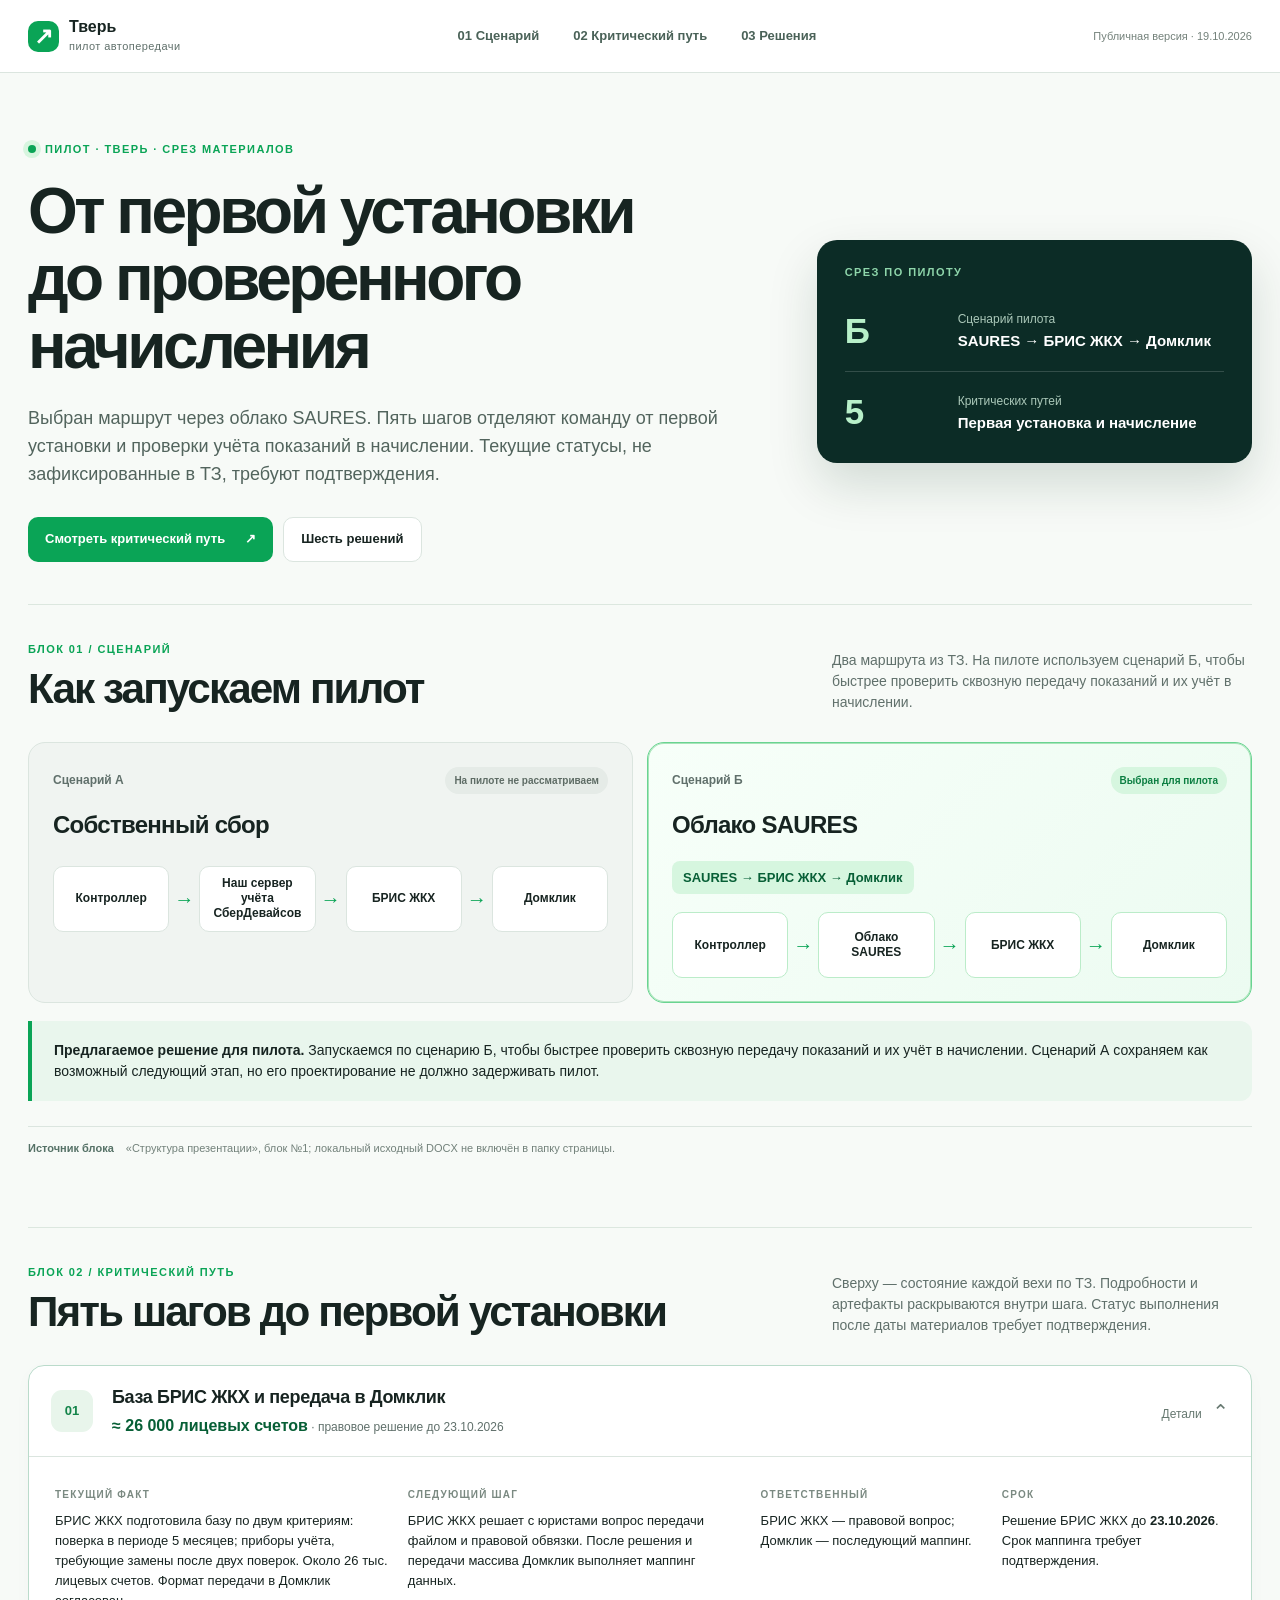
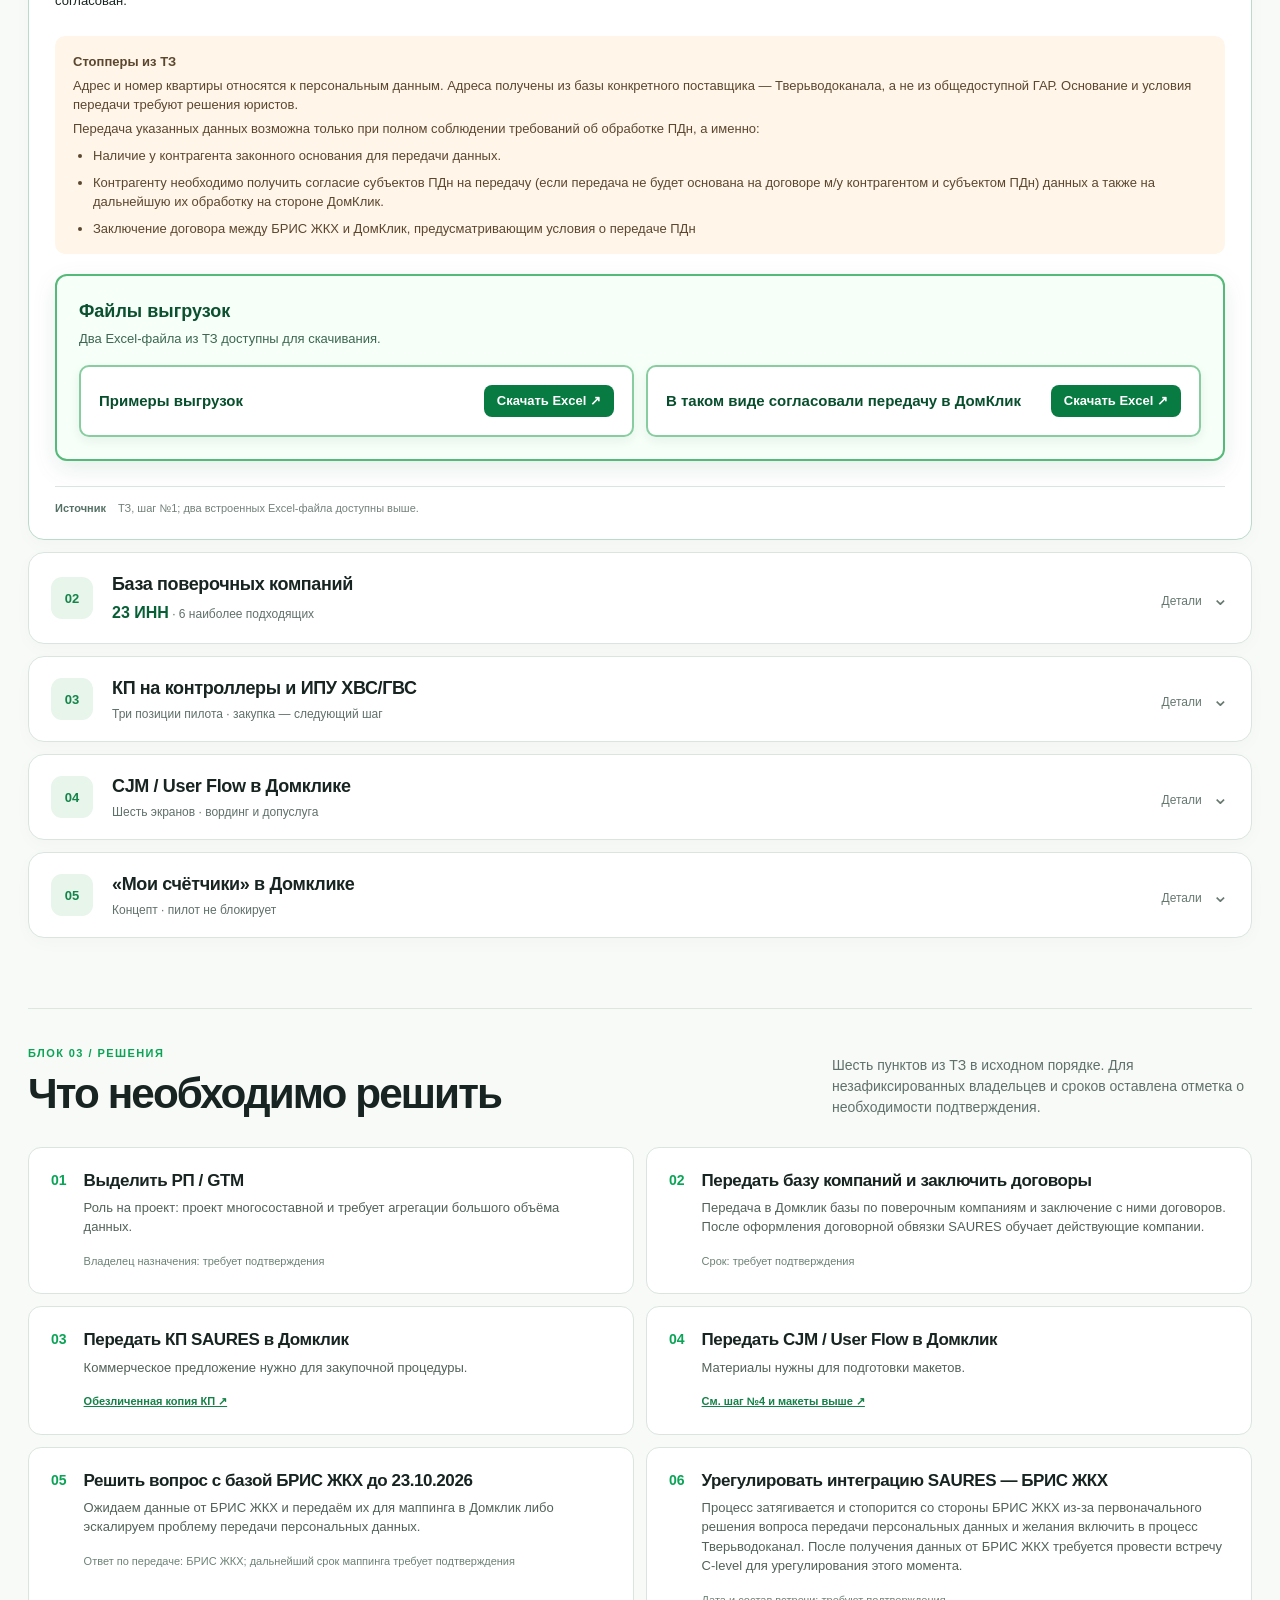
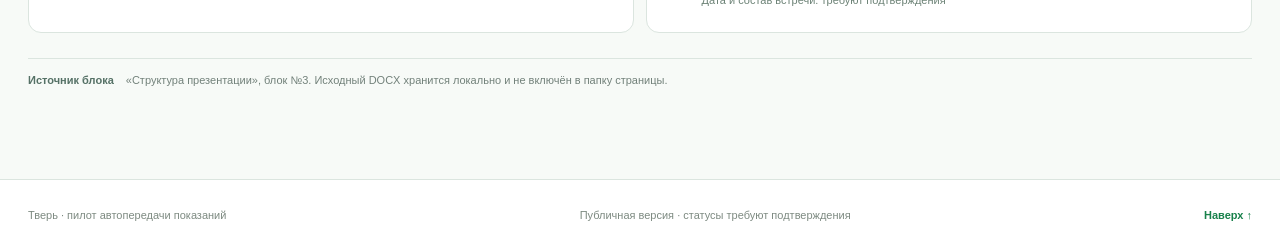
==== commit 19b5b442: "Polish Tver pilot layout and download links" ====
--- a/index.html
+++ b/index.html
@@ -12,7 +12,7 @@
 <div class="wrap">
 <section class="hero" aria-label="Обзор">
 <div class="hero-copy"><div class="eyebrow"><span class="live-dot"></span> Пилот · Тверь · срез материалов</div><h1>От первой установки<br>до проверенного начисления</h1><p>Выбран маршрут через облако SAURES. Пять шагов отделяют команду от первой установки и проверки учёта показаний в начислении. Текущие статусы, не зафиксированные в ТЗ, требуют подтверждения.</p><div class="hero-actions"><a class="button primary" href="#path">Смотреть критический путь <span>↗</span></a><a class="button ghost" href="#decisions">Шесть решений</a></div></div>
-<div class="hero-panel"><div class="panel-kicker">Срез для CEO</div><div class="panel-row"><b>Б</b><span>Сценарий пилота<br><strong>SAURES → БРИС ЖКХ → Домклик</strong></span></div><div class="panel-row"><b>5</b><span>Критических путей<br><strong>Первая установка и начисление</strong></span></div></div>
+<div class="hero-panel"><div class="panel-kicker">Срез по пилоту</div><div class="panel-row"><b>Б</b><span>Сценарий пилота<br><strong>SAURES → БРИС ЖКХ → Домклик</strong></span></div><div class="panel-row"><b>5</b><span>Критических путей<br><strong>Первая установка и начисление</strong></span></div></div>
 </section>
 <section id="scenario" class="block"><div class="section-head"><div><div class="section-num">БЛОК 01 / СЦЕНАРИЙ</div><h2>Как запускаем пилот</h2></div><p>Два маршрута из ТЗ. На пилоте используем сценарий Б, чтобы быстрее проверить сквозную передачу показаний и их учёт в начислении.</p></div>
 <div class="scenario-grid"><article class="scenario muted"><div class="card-head"><span>Сценарий А</span><span class="pill">На пилоте не рассматриваем</span></div><h3>Собственный сбор</h3><div class="flow" aria-label="Контроллер — сервер СберДевайсов — БРИС ЖКХ — Домклик"><span>Контроллер</span><i>→</i><span>Наш сервер учёта<br>СберДевайсов</span><i>→</i><span>БРИС ЖКХ</span><i>→</i><span>Домклик</span></div></article><article class="scenario selected"><div class="card-head"><span>Сценарий Б</span><span class="pill green">Выбран для пилота</span></div><h3>Облако SAURES</h3><p class="route-label">SAURES → БРИС ЖКХ → Домклик</p><div class="flow" aria-label="Контроллер — облако SAURES — БРИС ЖКХ — Домклик"><span>Контроллер</span><i>→</i><span>Облако<br>SAURES</span><i>→</i><span>БРИС ЖКХ</span><i>→</i><span>Домклик</span></div></article></div>
@@ -20,9 +20,9 @@
 <div class="source-line"><b>Источник блока</b><span>«Структура презентации», блок №1; локальный исходный DOCX не включён в папку страницы.</span></div></section>
 <section id="path" class="block"><div class="section-head"><div><div class="section-num">БЛОК 02 / КРИТИЧЕСКИЙ ПУТЬ</div><h2>Пять шагов до первой установки</h2></div><p>Сверху — состояние каждой вехи по ТЗ. Подробности и артефакты раскрываются внутри шага. Статус выполнения после даты материалов требует подтверждения.</p></div>
 <div class="steps">
-<details class="step" open><summary><span class="step-no">01</span><span class="step-title"><b>База БРИС ЖКХ и передача в Домклик</b><small><strong class="key-count">≈ 26 000 лицевых счетов</strong> · правовое решение до 23.10.2026</small></span><span class="step-expand">Детали <em>⌄</em></span></summary><div class="step-body"><div class="status-grid"><div><span>Текущий факт</span><p>БРИС ЖКХ подготовила базу по двум критериям: поверка в периоде 5 месяцев; приборы учёта, требующие замены после двух поверок. Около 26 тыс. лицевых счетов. Формат передачи в Домклик согласован.</p></div><div><span>Следующий шаг</span><p>БРИС ЖКХ решает с юристами вопрос передачи файлом и правовой обвязки. После решения и передачи массива Домклик выполняет маппинг данных.</p></div><div><span>Ответственный</span><p>БРИС ЖКХ — правовой вопрос; Домклик — последующий маппинг.</p></div><div><span>Срок</span><p>Решение БРИС ЖКХ до <strong>23.10.2026</strong>. Срок маппинга требует подтверждения.</p></div></div><div class="callout warning"><b>Стопперы из ТЗ</b><p>Адрес и номер квартиры относятся к персональным данным. Адреса получены из базы конкретного поставщика — Тверьводоканала, а не из общедоступной ГАР. Основание и условия передачи требуют решения юристов.</p><p>Передача указанных данных возможна только при полном соблюдении требований об обработке ПДн, а именно:</p><ul><li>Наличие у контрагента законного основания для передачи данных.</li><li>Контрагенту необходимо получить согласие субъектов ПДн на передачу (если передача не будет основана на договоре м/у контрагентом и субъектом ПДн) данных а также на дальнейшую их обработку на стороне ДомКлик.</li><li>Заключение договора между БРИС ЖКХ и ДомКлик, предусматривающим условия о передаче ПДн</li></ul></div><div class="artifact"><div><b>Файлы выгрузок</b><p>Два Excel-файла из ТЗ доступны для скачивания.</p></div><div class="download-grid"><a class="download-card" href="primery-vygruzok.xlsx" download><strong>Примеры выгрузок</strong><span>Скачать Excel ↗</span></a><a class="download-card" href="soglasovannaya-peredacha-v-domklik.xlsx" download><strong>В таком виде согласовали передачу в ДомКлик</strong><span>Скачать Excel ↗</span></a></div></div><div class="source-line"><b>Источник</b><span>ТЗ, шаг №1; два встроенных Excel-файла доступны выше.</span></div></div></details>
-<details class="step"><summary><span class="step-no">02</span><span class="step-title"><b>База поверочных компаний</b><small><strong class="key-count">23 ИНН</strong> · 6 наиболее подходящих</small></span><span class="step-expand">Детали <em>⌄</em></span></summary><div class="step-body"><div class="status-grid"><div><span>Текущий факт</span><p>Подготовлена база аккредитованных компаний по Росаккредитации: <strong>23 ИНН</strong>, из них 6 наиболее подходящих.</p></div><div><span>Следующий шаг</span><p>Домклик прорабатывает компании, договорную обвязку и подключение к витрине «Недвижимость / Сервисы». SAURES обучает СМР/ПНР.</p></div><div><span>Ответственный</span><p>Домклик — проработка и подключение; SAURES — обучение.</p></div><div><span>Срок</span><p>Требует подтверждения.</p></div></div><div class="artifact"><div><b>Первая волна по дополнительному реестру</b><p>Порядок учитывает местное присутствие и не является рейтингом качества. Цены и договорные цепочки требуют проверки.</p></div><div class="contractors"><span>Альтернатива</span><span>РОТЭС</span><span>Метробаланс</span><span>Доступный Сервис</span><span>Единый центр приборов учёта</span><span>Измерительные системы</span></div></div><a class="download-card contractor-download" href="podryadchiki-poverki-tver-i-cjm.xlsx" download><strong>Полный реестр подрядчиков: 5 листов</strong><span>Скачать Excel ↗</span></a><div class="source-line"><b>Источники</b><span>ТЗ, шаг №2; «Подрядчики поверки Тверь и CJM», пять листов, срез 14.10.2026.</span></div></div></details>
-<details class="step"><summary><span class="step-no">03</span><span class="step-title"><b>КП на контроллеры и ИПУ ХВС/ГВС</b><small>Три позиции пилота · закупка — следующий шаг</small></span><span class="step-expand">Детали <em>⌄</em></span></summary><div class="step-body"><div class="status-grid"><div><span>Текущий факт</span><p>В ТЗ приложены изображения «Водомерки», ITELMA и «Золотника», таблицы цен и КП SAURES.</p></div><div><span>Следующий шаг</span><p>Закупочная процедура и закупка на стороне Домклика.</p></div><div><span>Ответственный</span><p>Домклик — закупочная процедура.</p></div><div><span>Срок</span><p>Требует подтверждения.</p></div></div><a class="kp-banner" href="kp-saures.html"><span><small>АРТЕФАКТ · ПОДГОТОВЛЕННАЯ КОПИЯ</small><strong>Коммерческое предложение SAURES</strong><em>Все 12 позиций, цены и условия. Имя адресата и контактная шапка удалены.</em></span><b>Открыть КП ↗</b></a><div class="product-grid"><article class="product"><img src="assets/vodomerka.png" alt="Контроллер Водомерка; идентификаторы на фото закрыты"><h4>Контроллер ВОДОМЕРКА</h4><p>Контроллер ВОДОМЕРКА (Wi-Fi, 2 канала для подключения двух счетчиков воды 10 литров/импульс, 3 щелочные батареи АА, PCB антенна на плате).</p><div class="price-head"><span>Рекомендованная розница</span><b>3 000 ₽</b></div><div class="price-head"><span>Со склада под брендом SAURES*</span><b>2 000 ₽</b></div><div class="price-head"><span>От 1 000 шт., заказ 2–4 месяца, возможно брендирование</span><b>1 500 ₽</b></div></article><article class="product"><div class="product-pair"><img src="assets/itelma-hvs.png" alt="Счётчик ITELMA для ХВС; номер и показания закрыты"><img src="assets/itelma-gvs.png" alt="Счётчик ITELMA для ГВС; номер и показания закрыты"></div><h4>Счётчик воды ITELMA ½″</h4><p>Счетчик воды ITELMA ½” длина 80мм или 110мм импульсный выход надежный НАМУР (лучший вариант в России).</p><div class="price-head"><span>Рекомендованная розница</span><b>1 900 ₽</b></div><div class="price-head"><span>Со склада под брендом SAURES*</span><b>1 300 ₽</b></div><div class="price-head"><span>От 1 000 шт., заказ 2–4 месяца, возможно брендирование</span><b>1 300 ₽</b></div></article><article class="product"><img src="assets/zolotnik.png" alt="Счётчик Золотник; номер и показания закрыты"><h4>Счётчик воды ЗОЛОТНИК ½″</h4><p>Счетчик воды ЗОЛОТНИК ½” длина 80мм или 110мм импульсный выход стандартный ГЕРКОН (эконом вариант, производство Китай, завод ITELMA).</p><div class="price-head"><span>Рекомендованная розница</span><b>1 100 ₽</b></div><div class="price-head"><span>Со склада под брендом SAURES*</span><b>800 ₽</b></div><div class="price-head"><span>От 1 000 шт., заказ 2–4 месяца, возможно брендирование</span><b>800 ₽</b></div></article></div><p class="fineprint">* В КП указано, что цены включают использование облака SAURES. При другом облаке цена ниже на 10%. Цены действительны до 31.12.2026, гарантия 2 года. Изображения — из вложений ТЗ; номера, QR-коды и показания закрыты.</p><div class="source-line"><b>Источник</b><span>ТЗ, шаг №3; четыре вложенных изображения устройств и вложенное КП SAURES. В страницу включены только обезличенные производные файлы.</span></div></div></details>
+<details class="step" open><summary><span class="step-no">01</span><span class="step-title"><b>База БРИС ЖКХ и передача в Домклик</b><small><strong class="key-count">≈ 26 000 лицевых счетов</strong> · правовое решение до 23.10.2026</small></span><span class="step-expand">Детали <em>⌄</em></span></summary><div class="step-body"><div class="status-grid"><div><span>Текущий факт</span><p>БРИС ЖКХ подготовила базу по двум критериям: поверка в периоде 5 месяцев; приборы учёта, требующие замены после двух поверок. Около 26 тыс. лицевых счетов. Формат передачи в Домклик согласован.</p></div><div><span>Следующий шаг</span><p>БРИС ЖКХ решает с юристами вопрос передачи файлом и правовой обвязки. После решения и передачи массива Домклик выполняет маппинг данных.</p></div><div><span>Ответственный</span><p>БРИС ЖКХ — правовой вопрос; Домклик — последующий маппинг.</p></div><div><span>Срок</span><p>Решение БРИС ЖКХ до <strong>23.10.2026</strong>. Срок маппинга требует подтверждения.</p></div></div><div class="callout warning"><b>Стопперы из ТЗ</b><p>Адрес и номер квартиры относятся к персональным данным. Адреса получены из базы конкретного поставщика — Тверьводоканала, а не из общедоступной ГАР. Основание и условия передачи требуют решения юристов.</p><p>Передача указанных данных возможна только при полном соблюдении требований об обработке ПДн, а именно:</p><ul><li>Наличие у контрагента законного основания для передачи данных.</li><li>Контрагенту необходимо получить согласие субъектов ПДн на передачу (если передача не будет основана на договоре м/у контрагентом и субъектом ПДн) данных а также на дальнейшую их обработку на стороне ДомКлик.</li><li>Заключение договора между БРИС ЖКХ и ДомКлик, предусматривающим условия о передаче ПДн</li></ul></div><div class="artifact excel-artifact"><div><b>Файлы выгрузок</b><p>Два Excel-файла из ТЗ доступны для скачивания.</p></div><div class="download-grid"><a class="download-card" href="primery-vygruzok.xlsx" download><strong>Примеры выгрузок</strong><span>Скачать Excel ↗</span></a><a class="download-card" href="soglasovannaya-peredacha-v-domklik.xlsx" download><strong>В таком виде согласовали передачу в ДомКлик</strong><span>Скачать Excel ↗</span></a></div></div><div class="source-line"><b>Источник</b><span>ТЗ, шаг №1; два встроенных Excel-файла доступны выше.</span></div></div></details>
+<details class="step"><summary><span class="step-no">02</span><span class="step-title"><b>База поверочных компаний</b><small><strong class="key-count">23 ИНН</strong> · 6 наиболее подходящих</small></span><span class="step-expand">Детали <em>⌄</em></span></summary><div class="step-body"><div class="status-grid"><div><span>Текущий факт</span><p>Подготовлена база аккредитованных компаний по Росаккредитации: <strong>23 ИНН</strong>, из них 6 наиболее подходящих.</p></div><div><span>Следующий шаг</span><p>Домклик прорабатывает компании, договорную обвязку и подключение к витрине «Недвижимость / Сервисы». SAURES обучает СМР/ПНР.</p></div><div><span>Ответственный</span><p>Домклик — проработка и подключение; SAURES — обучение.</p></div><div><span>Срок</span><p>Требует подтверждения.</p></div></div><div class="artifact"><div><b>Первая волна по дополнительному реестру</b><p>Порядок учитывает местное присутствие и не является рейтингом качества. Цены и договорные цепочки требуют проверки.</p></div><div class="contractors"><span>Альтернатива</span><span>РОТЭС</span><span>Метробаланс</span><span>Доступный Сервис</span><span>Единый центр приборов учёта</span><span>Измерительные системы</span></div></div><a class="download-card contractor-download" href="podryadchiki-poverki-tver-i-cjm.xlsx" download><strong>Полный список аккредитованных компаний по Росаккредитации: 23 ИНН</strong><span>Скачать Excel ↗</span></a><div class="source-line"><b>Источники</b><span>ТЗ, шаг №2; «Подрядчики поверки Тверь и CJM», пять листов, срез 14.10.2026.</span></div></div></details>
+<details class="step"><summary><span class="step-no">03</span><span class="step-title"><b>КП на контроллеры и ИПУ ХВС/ГВС</b><small>Три позиции пилота · закупка — следующий шаг</small></span><span class="step-expand">Детали <em>⌄</em></span></summary><div class="step-body"><div class="status-grid"><div><span>Текущий факт</span><p>В ТЗ приложены изображения «Водомерки», ITELMA и «Золотника», таблицы цен и КП SAURES.</p></div><div><span>Следующий шаг</span><p>Закупочная процедура и закупка на стороне Домклика.</p></div><div><span>Ответственный</span><p>Домклик — закупочная процедура.</p></div><div><span>Срок</span><p>Требует подтверждения.</p></div></div><a class="kp-banner" href="kp-saures.html"><span><small>АРТЕФАКТ · ПОДГОТОВЛЕННАЯ КОПИЯ</small><strong>Коммерческое предложение SAURES</strong><em>Все 12 позиций, цены и условия. Имя адресата и контактная шапка удалены.</em></span><b class="kp-open">Открыть КП ↗</b></a><div class="product-grid"><article class="product"><img src="assets/vodomerka.png" alt="Контроллер Водомерка; идентификаторы на фото закрыты"><h4>Контроллер ВОДОМЕРКА</h4><p>Контроллер ВОДОМЕРКА (Wi-Fi, 2 канала для подключения двух счетчиков воды 10 литров/импульс, 3 щелочные батареи АА, PCB антенна на плате).</p><div class="price-head"><span>Рекомендованная розница</span><b>3 000 ₽</b></div><div class="price-head"><span>Со склада под брендом SAURES*</span><b>2 000 ₽</b></div><div class="price-head"><span>От 1 000 шт., заказ 2–4 месяца, возможно брендирование</span><b>1 500 ₽</b></div></article><article class="product"><div class="product-pair"><img src="assets/itelma-hvs.png" alt="Счётчик ITELMA для ХВС; номер и показания закрыты"><img src="assets/itelma-gvs.png" alt="Счётчик ITELMA для ГВС; номер и показания закрыты"></div><h4>Счётчик воды ITELMA ½″</h4><p>Счетчик воды ITELMA ½” длина 80мм или 110мм импульсный выход надежный НАМУР (лучший вариант в России).</p><div class="price-head"><span>Рекомендованная розница</span><b>1 900 ₽</b></div><div class="price-head"><span>Со склада под брендом SAURES*</span><b>1 300 ₽</b></div><div class="price-head"><span>От 1 000 шт., заказ 2–4 месяца, возможно брендирование</span><b>1 300 ₽</b></div></article><article class="product"><img src="assets/zolotnik.png" alt="Счётчик Золотник; номер и показания закрыты"><h4>Счётчик воды ЗОЛОТНИК ½″</h4><p>Счетчик воды ЗОЛОТНИК ½” длина 80мм или 110мм импульсный выход стандартный ГЕРКОН (эконом вариант, производство Китай, завод ITELMA).</p><div class="price-head"><span>Рекомендованная розница</span><b>1 100 ₽</b></div><div class="price-head"><span>Со склада под брендом SAURES*</span><b>800 ₽</b></div><div class="price-head"><span>От 1 000 шт., заказ 2–4 месяца, возможно брендирование</span><b>800 ₽</b></div></article></div><p class="fineprint">* В КП указано, что цены включают использование облака SAURES. При другом облаке цена ниже на 10%. Цены действительны до 31.12.2026, гарантия 2 года. Изображения — из вложений ТЗ; номера, QR-коды и показания закрыты.</p><div class="source-line"><b>Источник</b><span>ТЗ, шаг №3; четыре вложенных изображения устройств и вложенное КП SAURES. В страницу включены только обезличенные производные файлы.</span></div></div></details>
 <details class="step"><summary><span class="step-no">04</span><span class="step-title"><b>CJM / User Flow в Домклике</b><small>Шесть экранов · вординг и допуслуга</small></span><span class="step-expand">Детали <em>⌄</em></span></summary><div class="step-body"><div class="status-grid"><div><span>Текущий факт</span><p>В ТЗ вложены экраны действующего процесса заказа сервиса «Поверка счётчиков» в Домклике. Почти на всех требуется изменение вординга.</p></div><div><span>Следующий шаг</span><p>Отрисовать макеты и вординг в процессе заказа сервисов «Поверка счётчиков», отдельно показать допуслугу «Установка автоматической передачи показаний».</p></div><div><span>Ответственный</span><p>Домклик — подготовка макетов. Детальный владелец и согласующий требуют подтверждения.</p></div><div><span>Срок</span><p>Требует подтверждения.</p></div></div><div class="flow-note"><b>Как читать макеты</b><span>Скриншоты из ТЗ обезличены. Зелёная рамка показывает место изменения; предложенный текст приведён под экраном и не является частью исходного интерфейса.</span></div><div class="screen-grid">
 <figure class="screen"><div class="screen-shot"><img src="assets/cjm-1.png" alt="Экран 1: выбор услуги в Домклике, адрес скрыт"><span class="mark" style="top:38%;left:5%;width:90%;height:42%">01 · допуслуга</span></div><figcaption><b>01 · Выбор услуги</b><p><strong>Сейчас:</strong> «Сервис „Мастер на час“», «Поверка счётчика воды».</p><p><strong>Предложение:</strong> добавить отдельный выбор «Установка автоматической передачи показаний» рядом с услугами по счётчикам; уточнить заголовок раздела как «Счётчики воды: поверка и подключение».</p><small>Экран менять: да. Отдельная добровольная допуслуга, без включения по умолчанию.</small></figcaption></figure>
 <figure class="screen"><div class="screen-shot"><img src="assets/cjm-2.png" alt="Экран 2: подрядчик и выбор времени"><span class="mark" style="top:10%;left:4%;width:92%;height:30%">02 · состав заказа</span></div><figcaption><b>02 · Исполнитель и время</b><p><strong>Сейчас:</strong> карточка «Доступный Сервис» и выбор времени мастера.</p><p><strong>Предложение:</strong> над выбором времени показывать «В заказе: поверка счётчика воды» и, при выборе, «Установка автоматической передачи показаний»; доступность исполнителя для монтажа требует подтверждения.</p><small>Экран менять: да. Состав заказа должен следовать за выбором на первом экране.</small></figcaption></figure>
@@ -30,7 +30,7 @@
 <figure class="screen"><div class="screen-shot"><img src="assets/cjm-4.png" alt="Экран 4: подтверждение заявки"><span class="mark" style="top:22%;left:4%;width:92%;height:38%">04 · итог заявки</span></div><figcaption><b>04 · Подтверждение</b><p><strong>Сейчас:</strong> «Стоимость от 850 ₽», «Оформить заявку», текст об уточнении деталей менеджером.</p><p><strong>Предложение:</strong> «Ваша заявка: поверка счётчика воды» и, если выбрано, «Установка автоматической передачи показаний»; отдельные цены до кнопки. Формулировку о финальной стоимости согласовать после получения тарифа.</p><small>Экран менять: да. Новый состав услуг должен быть виден до отправки.</small></figcaption></figure>
 <figure class="screen"><div class="screen-shot"><img src="assets/cjm-5.png" alt="Экран 5: список заказов, номер заказа скрыт"><span class="mark" style="top:47%;left:6%;width:88%;height:17%">05 · название</span></div><figcaption><b>05 · Список заказов</b><p><strong>Сейчас:</strong> заказ называется «Мастер на час».</p><p><strong>Предложение:</strong> при выбранной допуслуге показывать «Поверка и автоматическая передача показаний»; без неё — «Поверка счётчика воды».</p><small>Экран менять: да, в названии услуги и составе заказа.</small></figcaption></figure>
 <figure class="screen"><div class="screen-shot"><img src="assets/cjm-6.png" alt="Экран 6: детали заказа, номер и телефон скрыты"><span class="mark" style="top:45%;left:4%;width:92%;height:37%">06 · детали</span></div><figcaption><b>06 · Детали заказа</b><p><strong>Сейчас:</strong> «Мастер на час», статус «В работе», стоимость «От 850 ₽».</p><p><strong>Предложение:</strong> показать выбранные услуги отдельными строками: «Поверка счётчика воды» и «Установка автоматической передачи показаний»; стоимость и статус каждой работы — после согласования модели заказа.</p><small>Экран менять: да. Имена, номера заказов, адреса и контакты на копии закрыты.</small></figcaption></figure></div><div class="callout neutral"><b>СБОЛ User Flow</b><p>Процесс заказа поверки счётчиков в СБОЛе менять не требуется — как указано в ТЗ.</p></div><div class="source-line miro-link"><a href="https://miro.com/app/board/uXjVHyoh10k=/?moveToWidget=3458764687433984986&amp;cot=14" target="_blank" rel="noopener noreferrer"><strong>E2E CJM / User Flow в MiRO</strong></a></div></div></details>
-<details class="step"><summary><span class="step-no">05</span><span class="step-title"><b>«Мои счётчики» в Домклике</b><small>Концепт · пилот не блокирует</small></span><span class="step-expand">Детали <em>⌄</em></span></summary><div class="step-body"><div class="status-grid"><div><span>Текущий факт</span><p>В ТЗ приложен пример витрины «Мои счётчики» в разделе «Моя недвижимость». По информации от Домклика, реализовать сервис быстро не получится.</p></div><div><span>Следующий шаг</span><p>Проработать витрину отдельно от запуска пилота. Для просмотра показаний житель может использовать БРИС ЖКХ.</p></div><div><span>Ответственный</span><p>Требует подтверждения.</p></div><div><span>Срок</span><p>Требует подтверждения. Витрина не является блокером пилота.</p></div></div><div class="meter-concept"><div class="concept-label">Концептуальный макет · Домклик</div><div class="concept-shell"><div class="concept-header"><span class="house">⌂</span><span>Моя недвижимость</span><small>Мои счётчики</small></div><div class="concept-body"><h4>Мои счётчики</h4><p>Показания и состояние приборов для вашей недвижимости</p><div class="concept-row"><span class="drop">◉</span><span><b>Холодная вода</b><small>Показания — · Статус подключения требует подтверждения</small></span><i>→</i></div><div class="concept-row"><span class="drop warm">◉</span><span><b>Горячая вода</b><small>Показания — · Статус подключения требует подтверждения</small></span><i>→</i></div><div class="concept-cta">Пока витрина готовится, смотрите показания в БРИС ЖКХ <span>↗</span></div></div></div><div class="concept-aside"><strong>Статус по ТЗ</strong><p>Быстро не реализуется. Первая установка и проверенное начисление не зависят от готовности витрины.</p></div></div><div class="source-line"><b>Источник</b><span>ТЗ, шаг №5, исходный скриншот «Мои счётчики». На странице — новый концептуальный макет без данных жителя.</span></div></div></details>
+<details class="step"><summary><span class="step-no">05</span><span class="step-title"><b>«Мои счётчики» в Домклике</b><small>Концепт · пилот не блокирует</small></span><span class="step-expand">Детали <em>⌄</em></span></summary><div class="step-body"><div class="status-grid"><div><span>Текущий факт</span><p>Реализация сервиса/витрины учета ресурсов „Мои счетчики“ в разделе „Моя недвижимость“ — по информации от ДомКлик на текущий момент не возможна.</p></div><div><span>Следующий шаг</span><p>Проработать витрину отдельно от запуска пилота. Для просмотра показаний житель может использовать БРИС ЖКХ.</p></div><div><span>Ответственный</span><p>Требует подтверждения.</p></div><div><span>Срок</span><p>Требует подтверждения. Витрина не является блокером пилота.</p></div></div><div class="meter-concept"><div class="concept-label">Концептуальный макет · Домклик</div><div class="concept-shell"><div class="concept-header"><span class="house">⌂</span><span>Моя недвижимость</span><small>Мои счётчики</small></div><div class="concept-body"><h4>Мои счётчики</h4><p>Показания и состояние приборов для вашей недвижимости</p><div class="concept-row"><span class="drop">◉</span><span><b>Холодная вода</b><small>Показания — · Статус подключения требует подтверждения</small></span><i>→</i></div><div class="concept-row"><span class="drop warm">◉</span><span><b>Горячая вода</b><small>Показания — · Статус подключения требует подтверждения</small></span><i>→</i></div><div class="concept-cta">Пока витрина готовится, смотрите показания в БРИС ЖКХ <span>↗</span></div></div></div><div class="concept-aside"><strong>Статус по ТЗ</strong><p>Быстро не реализуется. Первая установка и проверенное начисление не зависят от готовности витрины.</p></div></div><div class="source-line"><b>Источник</b><span>ТЗ, шаг №5, исходный скриншот «Мои счётчики». На странице — новый концептуальный макет без данных жителя.</span></div></div></details>
 </div></section>
 <section id="decisions" class="block last"><div class="section-head"><div><div class="section-num">БЛОК 03 / РЕШЕНИЯ</div><h2>Что необходимо решить</h2></div><p>Шесть пунктов из ТЗ в исходном порядке. Для незафиксированных владельцев и сроков оставлена отметка о необходимости подтверждения.</p></div><ol class="decisions"><li><span>01</span><div><h3>Выделить РП / GTM</h3><p>Роль на проект: проект многосоставной и требует агрегации большого объёма данных.</p><small>Владелец назначения: требует подтверждения</small></div></li><li><span>02</span><div><h3>Передать базу компаний и заключить договоры</h3><p>Передача в Домклик базы по поверочным компаниям и заключение с ними договоров. После оформления договорной обвязки SAURES обучает действующие компании.</p><small>Срок: требует подтверждения</small></div></li><li><span>03</span><div><h3>Передать КП SAURES в Домклик</h3><p>Коммерческое предложение нужно для закупочной процедуры.</p><small><a href="kp-saures.html">Обезличенная копия КП ↗</a></small></div></li><li><span>04</span><div><h3>Передать CJM / User Flow в Домклик</h3><p>Материалы нужны для подготовки макетов.</p><small><a href="#path">См. шаг №4 и макеты выше ↗</a></small></div></li><li><span>05</span><div><h3>Решить вопрос с базой БРИС ЖКХ до 23.10.2026</h3><p>Ожидаем данные от БРИС ЖКХ и передаём их для маппинга в Домклик либо эскалируем проблему передачи персональных данных.</p><small>Ответ по передаче: БРИС ЖКХ; дальнейший срок маппинга требует подтверждения</small></div></li><li><span>06</span><div><h3>Урегулировать интеграцию SAURES — БРИС ЖКХ</h3><p>Процесс затягивается и стопорится со стороны БРИС ЖКХ из-за первоначального решения вопроса передачи персональных данных и желания включить в процесс Тверьводоканал. После получения данных от БРИС ЖКХ требуется провести встречу C-level для урегулирования этого момента.</p><small>Дата и состав встречи: требуют подтверждения</small></div></li></ol><div class="source-line"><b>Источник блока</b><span>«Структура презентации», блок №3. Исходный DOCX хранится локально и не включён в папку страницы.</span></div></section>
 </div></main><footer><div class="wrap footer-inner"><span>Тверь · пилот автопередачи показаний</span><span>Публичная версия · статусы требуют подтверждения</span><a href="#top">Наверх ↑</a></div></footer>
--- a/styles.css
+++ b/styles.css
@@ -1,3 +1,6 @@
 :root{--ink:#172421;--muted:#60706b;--line:#dbe5df;--paper:#f7faf7;--green:#0aa456;--deep:#0c2c26;--mint:#e5f7eb;--white:#fff}*{box-sizing:border-box}html{scroll-behavior:smooth}body{margin:0;background:var(--paper);color:var(--ink);font-family:Inter,-apple-system,BlinkMacSystemFont,"Segoe UI",Arial,sans-serif;font-size:15px;line-height:1.5}a{color:inherit}.wrap{width:min(1280px,calc(100% - 56px));margin:auto}.topbar{position:sticky;top:0;z-index:20;background:rgba(255,255,255,.94);backdrop-filter:blur(18px);border-bottom:1px solid var(--line)}.topbar-inner{min-height:72px;display:flex;align-items:center;gap:34px}.brand{display:flex;align-items:center;gap:10px;font-weight:800;text-decoration:none;font-size:16px;line-height:1.05;white-space:nowrap}.brand small{display:block;color:var(--muted);font-weight:500;font-size:11px;margin-top:5px;letter-spacing:.04em}.brand-mark{width:31px;height:31px;border-radius:10px;background:var(--green);color:white;display:grid;place-items:center;font-size:23px;line-height:1}.topbar nav{display:flex;gap:8px;margin:auto}.topbar nav a{text-decoration:none;font-size:13px;font-weight:650;padding:9px 13px;border-radius:9px;color:#4a6258}.topbar nav a:hover,.topbar nav a:focus-visible{background:var(--mint);color:var(--deep)}.top-tag{font-size:11px;color:#73817a;white-space:nowrap}.hero{padding:60px 0 34px;display:grid;grid-template-columns:1.45fr .85fr;gap:46px;align-items:stretch}.hero-copy{padding:8px 0}.eyebrow,.section-num,.panel-kicker{font-size:11px;letter-spacing:.13em;font-weight:800;text-transform:uppercase}.eyebrow{color:var(--green);display:flex;align-items:center;gap:9px}.live-dot{width:8px;height:8px;border-radius:50%;background:var(--green);box-shadow:0 0 0 5px #d7f5df}.hero h1{font-size:clamp(42px,5vw,68px);letter-spacing:-.055em;line-height:1.06;margin:20px 0 24px;font-weight:760;max-width:830px}.hero-copy>p{font-size:18px;line-height:1.55;color:#52645d;max-width:700px;margin:0}.hero-actions{display:flex;gap:10px;flex-wrap:wrap;margin-top:28px}.button{min-height:45px;padding:11px 17px;text-decoration:none;border-radius:10px;font-size:13px;font-weight:750;display:inline-flex;align-items:center;gap:20px}.button.primary{background:var(--green);color:white}.button.primary:hover{background:#078b48}.button.ghost{background:white;border:1px solid var(--line)}.hero-panel{background:var(--deep);color:white;border-radius:20px;padding:28px 30px;box-shadow:0 22px 50px rgba(8,44,30,.15)}.panel-kicker{color:#8fd6ab;margin-bottom:10px}.panel-row{display:flex;gap:19px;align-items:center;padding:16px 0;border-bottom:1px solid rgba(255,255,255,.16)}.panel-row>b{font-size:35px;letter-spacing:-.06em;width:94px;color:#b8f0c9}.panel-row span{font-size:12px;color:#abc8b9}.panel-row strong{font-size:15px;display:block;color:#fff;margin-top:3px;line-height:1.35}.panel-foot{font-size:12px;color:#b7cdc3;margin-top:21px}.panel-foot strong{color:white}.overview{display:grid;grid-template-columns:repeat(3,1fr);gap:12px;margin:12px 0 60px}.overview>div{background:white;border:1px solid var(--line);border-radius:15px;padding:20px 22px;min-height:111px}.overview span,.overview small{display:block;color:var(--muted);font-size:12px}.overview b{display:block;font-size:24px;letter-spacing:-.04em;margin:4px 0}.block{padding:36px 0 70px;border-top:1px solid #dce7df;scroll-margin-top:90px}.section-head{display:flex;justify-content:space-between;gap:50px;align-items:end;margin-bottom:29px}.section-num{color:var(--green)}h2{font-size:clamp(30px,3.3vw,44px);letter-spacing:-.045em;line-height:1.13;margin:8px 0 0}.section-head>p{color:var(--muted);max-width:420px;margin:0;font-size:14px}.scenario-grid{display:grid;grid-template-columns:repeat(2,minmax(0,1fr));gap:14px}.scenario{background:white;border:1px solid var(--line);border-radius:17px;padding:24px;min-width:0}.scenario.selected{border-color:#69d491;background:linear-gradient(135deg,#f7fff9 0%,#ecfbf1 100%);box-shadow:inset 0 0 0 1px #a8e4b9}.scenario.muted{background:#f0f4f1}.card-head{display:flex;align-items:center;justify-content:space-between;gap:8px;font-size:12px;color:var(--muted);font-weight:700}.pill{font-size:10px;border-radius:100px;background:#e5ebe7;color:#5e6c65;padding:6px 9px;white-space:nowrap}.pill.green{background:#d6f6df;color:#0b7e41}.scenario h3{margin:13px 0 23px;font-size:24px;letter-spacing:-.03em}.flow{display:flex;align-items:stretch;gap:5px}.flow span{flex:1 1 0;min-width:0;display:grid;place-items:center;text-align:center;background:white;border:1px solid var(--line);border-radius:10px;min-height:66px;padding:7px 5px;font-size:12px;font-weight:700;line-height:1.25}.selected .flow span{border-color:#bbecc9}.flow i{font-style:normal;color:var(--green);display:grid;place-items:center;font-weight:800;font-size:20px}.statement{background:#e9f6ed;border-left:4px solid var(--green);border-radius:0 12px 12px 0;margin-top:18px;padding:19px 22px;font-size:14px}.source-line{display:flex;align-items:baseline;gap:12px;border-top:1px solid var(--line);color:#72817a;font-size:11px;margin-top:25px;padding-top:13px}.source-line b{color:#557166;white-space:nowrap}.source-line a{color:#188452;font-weight:700}.steps{display:grid;gap:12px}.step{background:white;border:1px solid var(--line);border-radius:16px;overflow:hidden;box-shadow:0 5px 18px rgba(15,44,29,.025)}.step[open]{border-color:#badbcb}.step summary{list-style:none;display:flex;align-items:center;gap:19px;padding:18px 22px;cursor:pointer}.step summary::-webkit-details-marker{display:none}.step-no{height:42px;width:42px;border-radius:11px;background:#e8f5eb;color:#14844a;display:grid;place-items:center;font-size:13px;font-weight:800;flex:none}.step-title{display:block;flex:1;min-width:0}.step-title b{display:block;font-size:18px;letter-spacing:-.02em}.step-title small{color:var(--muted);display:block;margin-top:3px;font-size:12px}.step-expand{font-size:12px;color:#667870;white-space:nowrap}.step-expand em{font-size:20px;font-style:normal;margin-left:7px;display:inline-block;transition:transform .2s}.step[open] .step-expand em{transform:rotate(180deg)}.step-body{border-top:1px solid var(--line);padding:25px 26px 23px}.status-grid{display:grid;grid-template-columns:1.2fr 1.2fr .8fr .8fr;gap:18px;padding:0 0 25px}.status-grid>div{min-width:0}.status-grid span{font-size:10px;text-transform:uppercase;letter-spacing:.12em;color:#7a8981;font-weight:800}.status-grid p{margin:6px 0 0;font-size:13px;line-height:1.55}.callout{border-radius:10px;padding:16px 18px;font-size:13px}.callout p{margin:4px 0 0}.callout.warning{background:#fff5e8;color:#5b4730}.callout.neutral{background:#edf5f1;margin-top:22px}.artifact{border:1px solid var(--line);border-radius:12px;padding:20px;margin-top:20px}.artifact b{font-size:15px}.artifact p{font-size:12px;color:var(--muted);margin:4px 0 14px}.schema-grid{display:grid;grid-template-columns:1fr 1fr;gap:12px}.schema-grid>div{padding:14px;background:#f4f8f5;border-radius:8px}.schema-grid strong,.schema-grid span{display:block}.schema-grid strong{font-size:12px;margin-bottom:6px}.schema-grid span{font-size:11px;color:#53665c;line-height:1.5}.contractors{display:grid;grid-template-columns:repeat(3,1fr);gap:8px}.contractors span{padding:10px 13px;background:#f2f8f4;border:1px solid #e1eee5;border-radius:8px;font-size:12px;font-weight:700}.kp-banner{display:flex;justify-content:space-between;align-items:center;gap:18px;text-decoration:none;background:#12372d;color:white;border-radius:13px;padding:20px 22px;margin:3px 0 20px}.kp-banner span{display:block}.kp-banner small{display:block;color:#8bdaab;font-size:10px;letter-spacing:.1em;font-weight:800}.kp-banner strong{display:block;font-size:20px;margin:4px 0}.kp-banner em{display:block;font-size:12px;color:#b9d5c7;font-style:normal}.kp-banner>b{font-size:12px;white-space:nowrap;color:#b9f4cf}.product-grid{display:grid;grid-template-columns:repeat(3,minmax(0,1fr));gap:12px}.product{border:1px solid var(--line);border-radius:12px;padding:16px;min-width:0;display:flex;flex-direction:column}.product>img,.product-pair{width:100%;height:180px;object-fit:contain;background:#f7f9f8;border-radius:8px}.product-pair{display:flex;gap:2px;overflow:hidden}.product-pair img{width:50%;height:100%;object-fit:contain}.product h4{font-size:16px;margin:13px 0 5px;letter-spacing:-.02em}.product p{font-size:11px;color:#53635b;margin:0 0 14px;min-height:68px}.price-head{display:flex;justify-content:space-between;gap:10px;border-top:1px solid var(--line);padding:8px 0;font-size:10px;line-height:1.25}.price-head span{color:#687870}.price-head b{font-size:12px;white-space:nowrap}.fineprint{font-size:11px;color:var(--muted);margin:14px 0}.flow-note{background:#eef8f1;border-radius:10px;padding:13px 16px;font-size:12px;display:flex;gap:9px;margin-bottom:18px}.flow-note b{white-space:nowrap;color:#107848}.screen-grid{display:grid;grid-template-columns:repeat(3,minmax(0,1fr));gap:15px}.screen{margin:0;border:1px solid var(--line);border-radius:12px;overflow:hidden;background:#fff;min-width:0}.screen-shot{position:relative;background:#edf0ee;height:370px;display:flex;justify-content:center;overflow:hidden}.screen-shot img{height:100%;width:auto;max-width:100%;object-fit:contain}.mark{position:absolute;border:2px solid #0db85d;background:rgba(10,164,86,.08);border-radius:10px;color:#087e40;font-weight:800;font-size:10px;padding:5px;display:flex;align-items:flex-start}.screen figcaption{padding:15px 16px}.screen figcaption>b{display:block;font-size:14px}.screen figcaption p{font-size:11px;line-height:1.5;margin:9px 0;color:#405148}.screen figcaption small{display:block;font-size:10px;color:#17794a;border-top:1px solid var(--line);padding-top:8px}.meter-concept{display:grid;grid-template-columns:1.4fr .6fr;gap:20px;background:#e8f4ec;padding:24px;border-radius:14px}.concept-label{grid-column:1/-1;color:#288450;font-size:10px;font-weight:800;letter-spacing:.12em;text-transform:uppercase}.concept-shell{background:#f7f9f8;border-radius:15px;overflow:hidden;box-shadow:0 10px 35px rgba(17,58,29,.12)}.concept-header{background:#fff;padding:13px 22px;display:flex;align-items:center;gap:11px;border-bottom:1px solid #e2ebe5;font-size:13px;font-weight:750}.concept-header .house{background:#00a456;color:white;border-radius:8px;padding:1px 9px;font-size:20px}.concept-header small{margin-left:auto;color:#688178}.concept-body{padding:20px 25px}.concept-body h4{font-size:25px;letter-spacing:-.04em;margin:0 0 2px}.concept-body>p{color:#66786c;font-size:11px;margin:0 0 16px}.concept-row{display:flex;align-items:center;gap:12px;background:white;border:1px solid #e0e9e3;padding:13px;border-radius:10px;margin-bottom:9px}.drop{display:grid;place-items:center;border-radius:8px;background:#dcf2fa;color:#2996bc;width:36px;height:36px}.drop.warm{background:#faebe3;color:#dc8550}.concept-row span:nth-child(2){flex:1}.concept-row b,.concept-row small{display:block}.concept-row b{font-size:12px}.concept-row small{font-size:10px;color:#7c8b81}.concept-row i{font-style:normal}.concept-cta{font-size:11px;color:#187747;background:#e2f5e8;padding:11px;border-radius:8px;display:flex;justify-content:space-between}.concept-aside{align-self:center}.concept-aside strong{font-size:19px}.concept-aside p{font-size:14px;color:#4d6957;line-height:1.6}.decisions{list-style:none;padding:0;margin:0;display:grid;grid-template-columns:repeat(2,1fr);gap:12px}.decisions li{background:white;border:1px solid var(--line);border-radius:13px;padding:22px;display:flex;gap:17px}.decisions li>span{font-weight:800;color:var(--green);font-size:14px}.decisions h3{font-size:17px;letter-spacing:-.025em;line-height:1.25;margin:0 0 7px}.decisions p{font-size:13px;color:#526259;margin:0 0 12px}.decisions small{font-size:11px;color:#6c8276}.decisions small a{color:#148248;font-weight:700}.last{padding-bottom:90px}footer{border-top:1px solid var(--line);background:white;color:#7d8a81;font-size:11px}.footer-inner{min-height:70px;display:flex;align-items:center;justify-content:space-between;gap:16px}footer a{color:#18814b;font-weight:700;text-decoration:none}@media(max-width:1000px){.top-tag{display:none}.hero{grid-template-columns:1fr;gap:20px}.hero-panel{max-width:none}.status-grid{grid-template-columns:repeat(2,1fr)}.screen-grid{grid-template-columns:repeat(2,1fr)}.product-grid{grid-template-columns:repeat(2,1fr)}}@media(max-width:700px){.wrap{width:min(100% - 32px,1280px)}.topbar-inner{min-height:62px;gap:8px}.brand{font-size:13px}.brand small{font-size:9px}.topbar nav{overflow:auto;margin-left:auto;gap:0;max-width:57vw}.topbar nav a{font-size:10px;white-space:nowrap;padding:8px}.hero{padding-top:38px}.hero h1{font-size:41px}.hero-copy>p{font-size:15px}.hero-panel{padding:20px}.overview{grid-template-columns:1fr;gap:8px;margin-bottom:42px}.overview>div{min-height:0;padding:13px 16px}.overview b{font-size:19px}.block{padding:30px 0 49px}.section-head{display:block}.section-head>p{margin:12px 0 0}.scenario-grid,.schema-grid,.product-grid,.screen-grid,.decisions,.meter-concept{grid-template-columns:1fr}.scenario{padding:18px}.flow{gap:3px}.flow span{font-size:9px;min-height:64px}.flow i{font-size:14px}.step summary{padding:15px 13px;gap:9px}.step-no{height:36px;width:36px}.step-title b{font-size:14px}.step-title small{font-size:10px}.step-expand{font-size:0}.step-expand em{font-size:17px}.step-body{padding:18px 14px}.status-grid{grid-template-columns:1fr 1fr;gap:14px}.status-grid p{font-size:11px}.contractors{grid-template-columns:1fr 1fr}.kp-banner{display:block}.kp-banner>b{display:block;margin-top:12px}.screen-shot{height:430px}.concept-label{grid-column:auto}.footer-inner{flex-wrap:wrap;padding:15px 0;min-height:0}.source-line{display:block}.source-line b{display:block;margin-bottom:4px}}@media(max-width:400px){.status-grid,.contractors{grid-template-columns:1fr}.hero h1{font-size:35px}.flow span{font-size:8px}}
 
 .route-label{display:inline-block;margin:-13px 0 18px;padding:7px 11px;border-radius:8px;background:#d6f6df;color:#075f36;font-size:13px;font-weight:800}.key-count{color:#075f36;font-size:16px;font-weight:850}.callout ul{margin:8px 0 0;padding-left:20px}.callout li+li{margin-top:7px}.download-grid{display:grid;grid-template-columns:repeat(2,minmax(0,1fr));gap:12px}.download-card{display:flex;justify-content:space-between;align-items:center;gap:16px;padding:15px 17px;border:1px solid #b8dcc8;border-radius:10px;background:#f0faf3;color:#075f36;text-decoration:none}.download-card strong{font-size:13px;line-height:1.35}.download-card span{flex:none;font-size:11px;font-weight:800}.download-card:hover,.download-card:focus-visible{background:#dcf5e5;border-color:#62bd84}.contractor-download{margin-top:16px}.miro-link a{font-size:15px;font-weight:800;text-decoration:underline;text-underline-offset:3px}@media(max-width:700px){.download-grid{grid-template-columns:1fr}.download-card{align-items:flex-start;flex-direction:column;gap:7px}.route-label{font-size:11px}.key-count{font-size:13px}}
+
+/* Акценты второй серии правок */
+.hero-panel{align-self:center;padding:24px 28px}.hero-panel .panel-row{padding:14px 0}.hero-panel .panel-row:last-child{border-bottom:0;padding-bottom:0}.excel-artifact{border:2px solid #55b979;background:#f6fff8;box-shadow:0 8px 25px rgba(9,94,49,.1);padding:22px}.excel-artifact b{font-size:18px;color:#0b5130}.excel-artifact p{font-size:13px;color:#3c6750;margin-bottom:16px}.download-card{border:2px solid #87cda0;background:#fff;box-shadow:0 4px 12px rgba(8,77,39,.07);padding:16px 18px;min-height:72px}.download-card strong{font-size:15px;font-weight:850;color:#084e2d}.download-card span{display:inline-flex;align-items:center;justify-content:center;background:#087b42;color:#fff;border-radius:8px;padding:9px 13px;font-size:13px;font-weight:900;line-height:1.1;white-space:nowrap}.download-card:hover,.download-card:focus-visible{border-color:#087b42;background:#eefaf2;box-shadow:0 7px 18px rgba(8,77,39,.14)}.download-card:hover span,.download-card:focus-visible span{background:#065b32}.contractor-download{margin-top:18px;background:#e8f8ee;border-color:#55b979;min-height:84px}.contractor-download strong{font-size:17px}.kp-banner .kp-open{display:inline-flex;align-items:center;justify-content:center;min-height:43px;padding:10px 16px;border-radius:9px;background:#d9f8e4;color:#073d27;font-size:16px;font-weight:900;white-space:nowrap;box-shadow:0 0 0 2px rgba(255,255,255,.18)}.kp-banner:hover .kp-open,.kp-banner:focus-visible .kp-open{background:#fff}@media(max-width:700px){.hero-panel{align-self:stretch;padding:19px 20px}.excel-artifact{padding:17px}.download-card{min-height:0}.download-card strong{font-size:14px}.contractor-download strong{font-size:16px}.kp-banner .kp-open{margin-top:14px}}
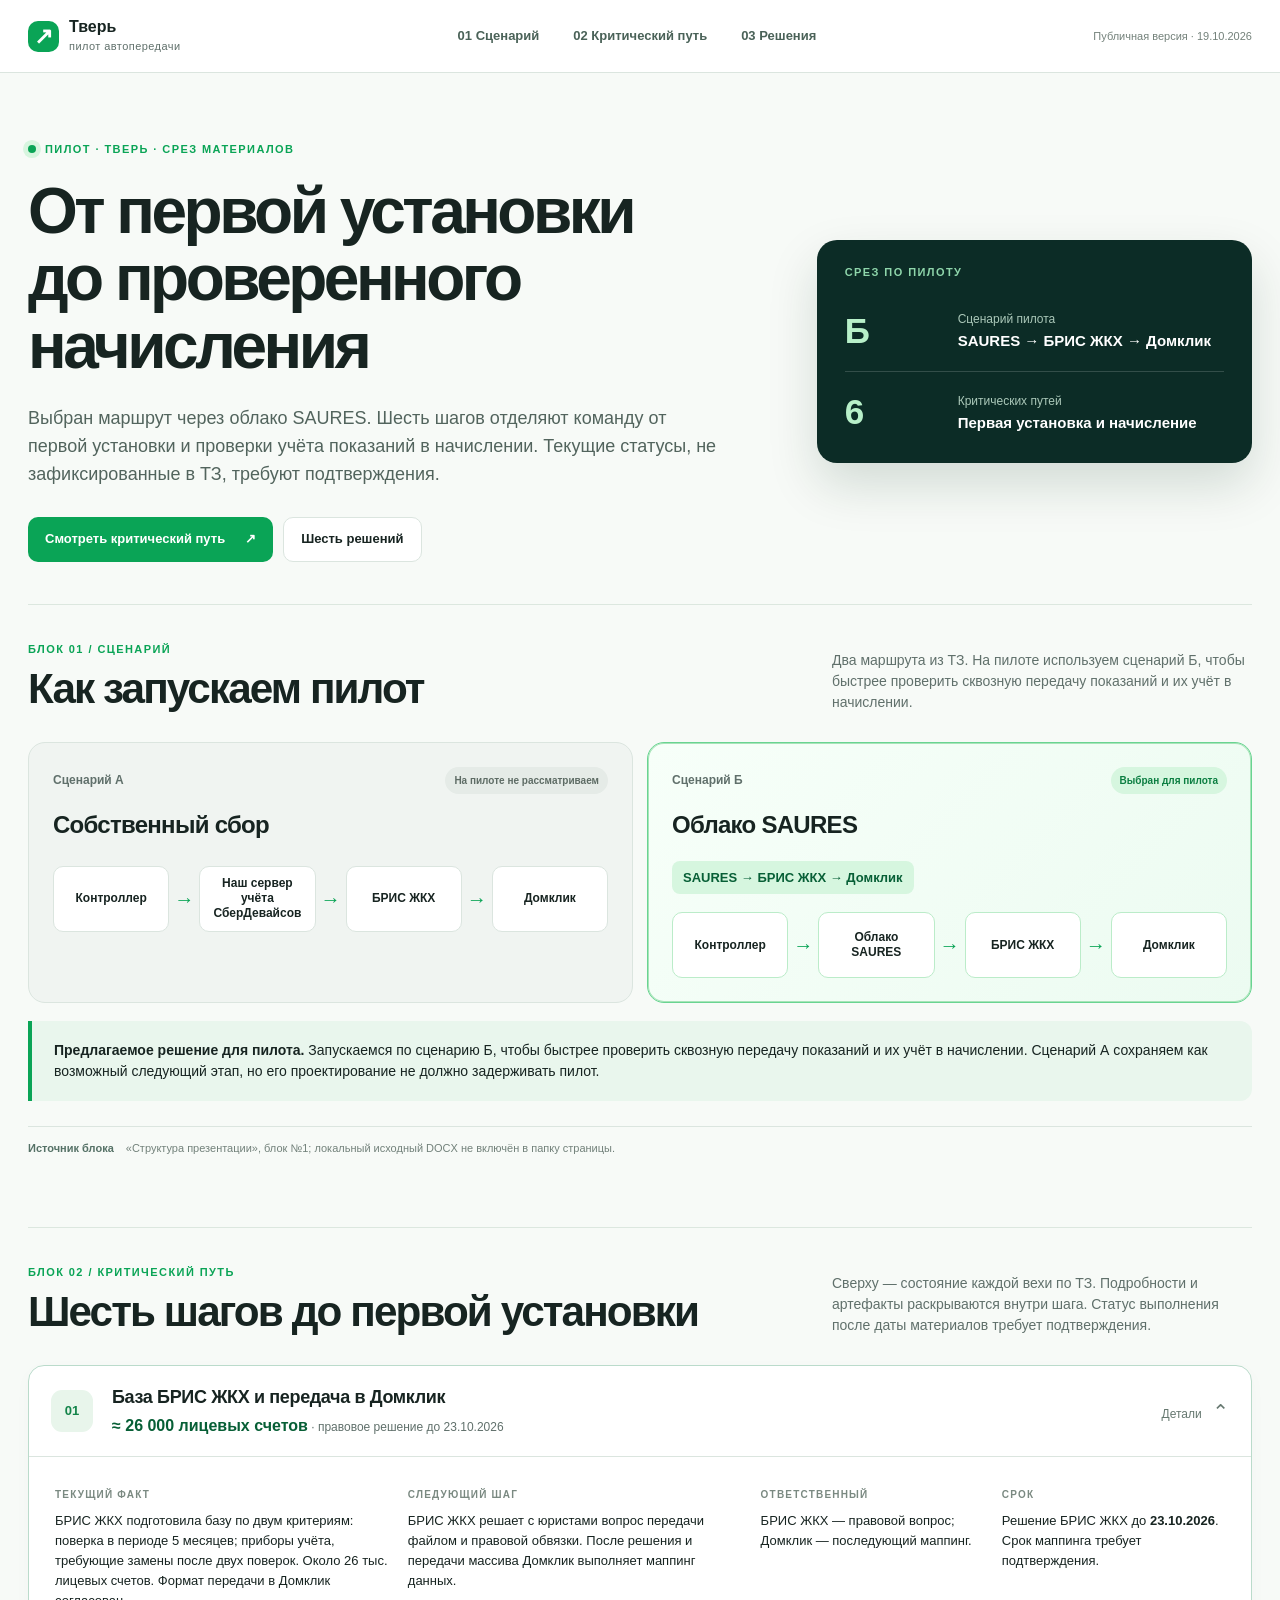
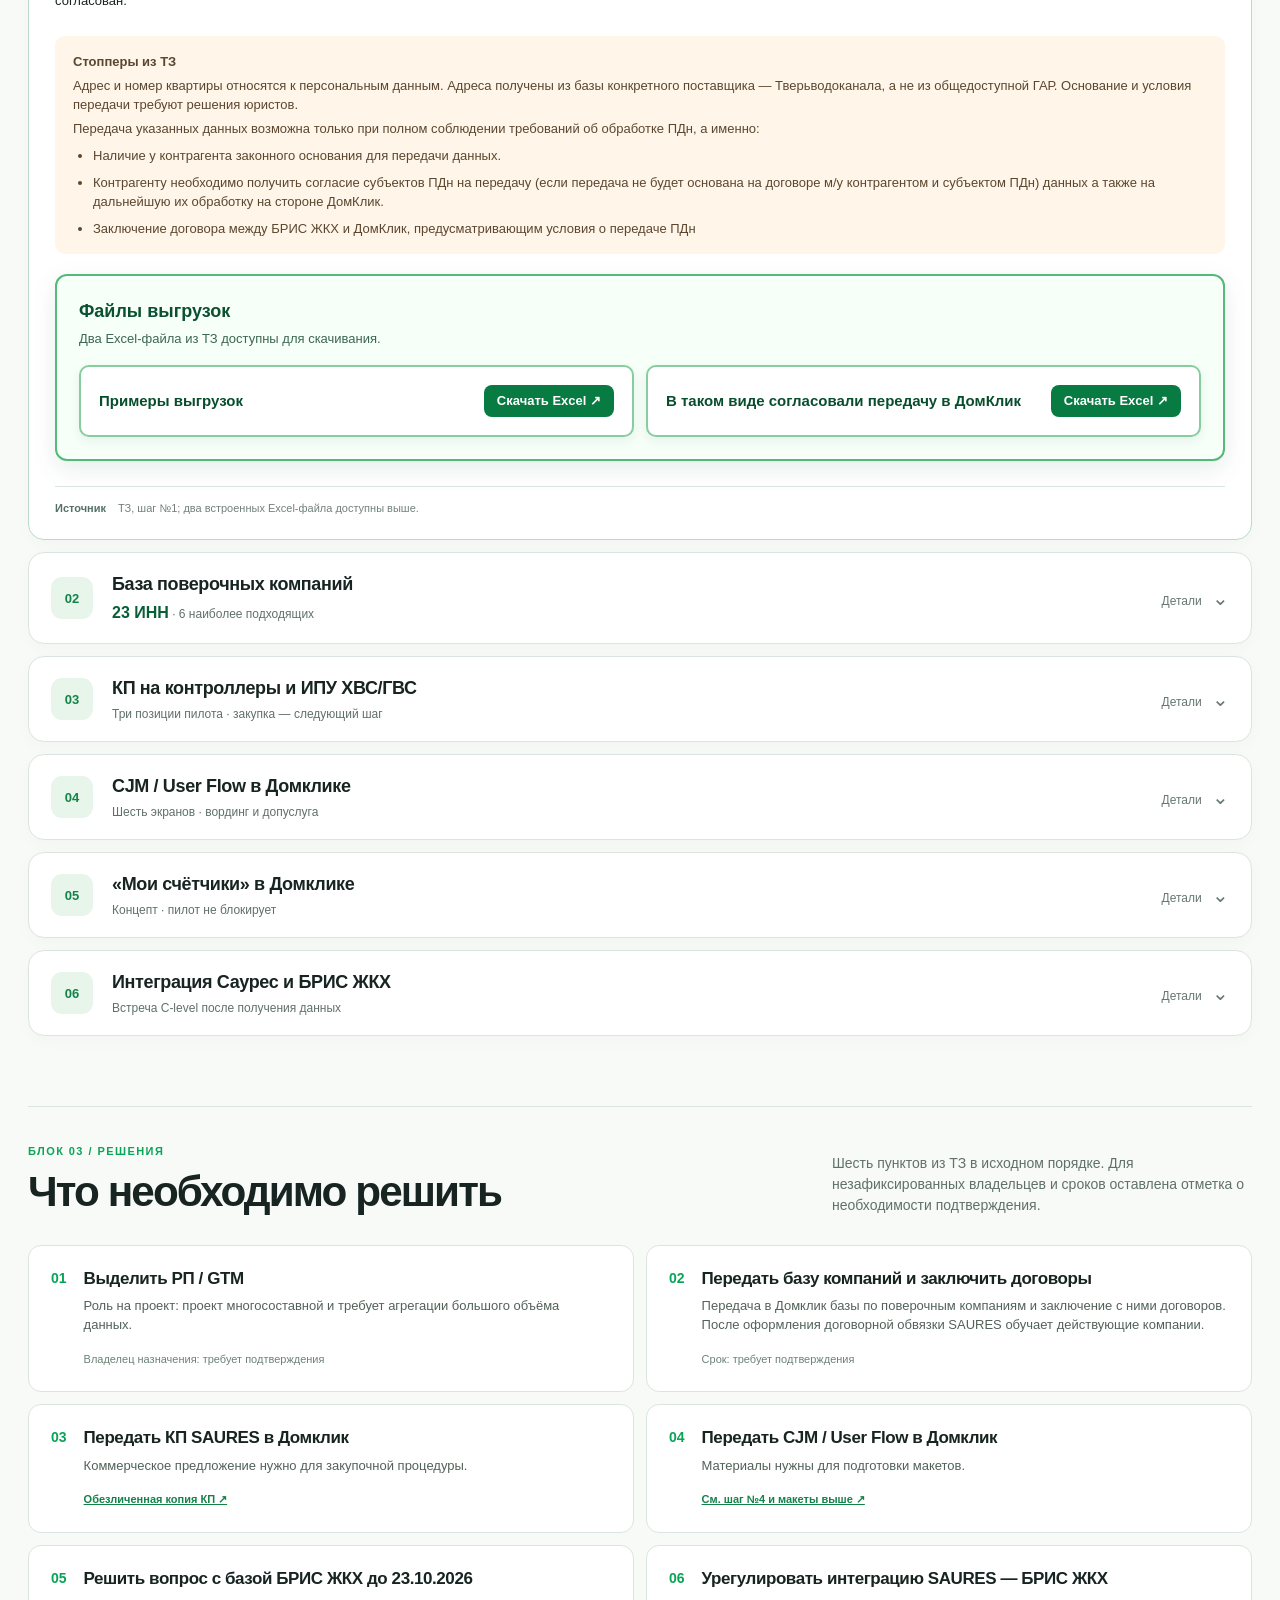
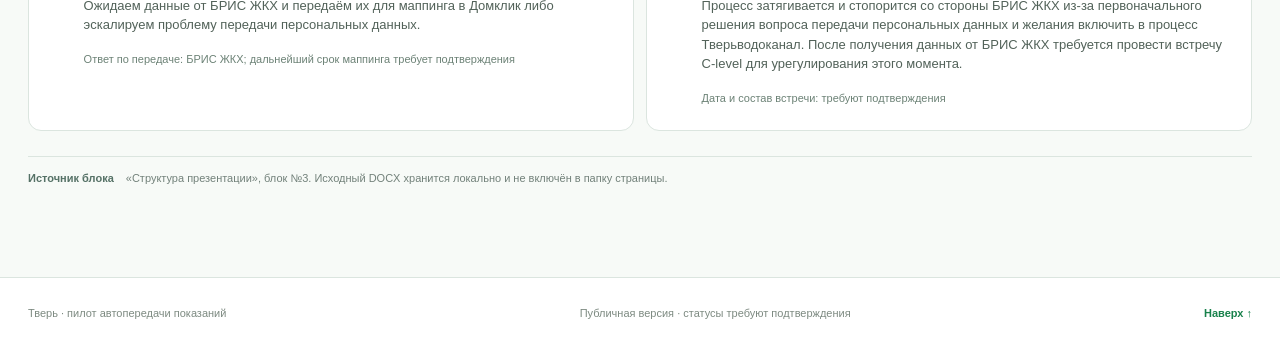
==== commit 95025ec9: "Add sixth integration step to Tver pilot" ====
--- a/index.html
+++ b/index.html
@@ -11,14 +11,14 @@
 <main id="top">
 <div class="wrap">
 <section class="hero" aria-label="Обзор">
-<div class="hero-copy"><div class="eyebrow"><span class="live-dot"></span> Пилот · Тверь · срез материалов</div><h1>От первой установки<br>до проверенного начисления</h1><p>Выбран маршрут через облако SAURES. Пять шагов отделяют команду от первой установки и проверки учёта показаний в начислении. Текущие статусы, не зафиксированные в ТЗ, требуют подтверждения.</p><div class="hero-actions"><a class="button primary" href="#path">Смотреть критический путь <span>↗</span></a><a class="button ghost" href="#decisions">Шесть решений</a></div></div>
-<div class="hero-panel"><div class="panel-kicker">Срез по пилоту</div><div class="panel-row"><b>Б</b><span>Сценарий пилота<br><strong>SAURES → БРИС ЖКХ → Домклик</strong></span></div><div class="panel-row"><b>5</b><span>Критических путей<br><strong>Первая установка и начисление</strong></span></div></div>
+<div class="hero-copy"><div class="eyebrow"><span class="live-dot"></span> Пилот · Тверь · срез материалов</div><h1>От первой установки<br>до проверенного начисления</h1><p>Выбран маршрут через облако SAURES. Шесть шагов отделяют команду от первой установки и проверки учёта показаний в начислении. Текущие статусы, не зафиксированные в ТЗ, требуют подтверждения.</p><div class="hero-actions"><a class="button primary" href="#path">Смотреть критический путь <span>↗</span></a><a class="button ghost" href="#decisions">Шесть решений</a></div></div>
+<div class="hero-panel"><div class="panel-kicker">Срез по пилоту</div><div class="panel-row"><b>Б</b><span>Сценарий пилота<br><strong>SAURES → БРИС ЖКХ → Домклик</strong></span></div><div class="panel-row"><b>6</b><span>Критических путей<br><strong>Первая установка и начисление</strong></span></div></div>
 </section>
 <section id="scenario" class="block"><div class="section-head"><div><div class="section-num">БЛОК 01 / СЦЕНАРИЙ</div><h2>Как запускаем пилот</h2></div><p>Два маршрута из ТЗ. На пилоте используем сценарий Б, чтобы быстрее проверить сквозную передачу показаний и их учёт в начислении.</p></div>
 <div class="scenario-grid"><article class="scenario muted"><div class="card-head"><span>Сценарий А</span><span class="pill">На пилоте не рассматриваем</span></div><h3>Собственный сбор</h3><div class="flow" aria-label="Контроллер — сервер СберДевайсов — БРИС ЖКХ — Домклик"><span>Контроллер</span><i>→</i><span>Наш сервер учёта<br>СберДевайсов</span><i>→</i><span>БРИС ЖКХ</span><i>→</i><span>Домклик</span></div></article><article class="scenario selected"><div class="card-head"><span>Сценарий Б</span><span class="pill green">Выбран для пилота</span></div><h3>Облако SAURES</h3><p class="route-label">SAURES → БРИС ЖКХ → Домклик</p><div class="flow" aria-label="Контроллер — облако SAURES — БРИС ЖКХ — Домклик"><span>Контроллер</span><i>→</i><span>Облако<br>SAURES</span><i>→</i><span>БРИС ЖКХ</span><i>→</i><span>Домклик</span></div></article></div>
 <div class="statement"><strong>Предлагаемое решение для пилота.</strong> Запускаемся по сценарию Б, чтобы быстрее проверить сквозную передачу показаний и их учёт в начислении. Сценарий А сохраняем как возможный следующий этап, но его проектирование не должно задерживать пилот.</div>
 <div class="source-line"><b>Источник блока</b><span>«Структура презентации», блок №1; локальный исходный DOCX не включён в папку страницы.</span></div></section>
-<section id="path" class="block"><div class="section-head"><div><div class="section-num">БЛОК 02 / КРИТИЧЕСКИЙ ПУТЬ</div><h2>Пять шагов до первой установки</h2></div><p>Сверху — состояние каждой вехи по ТЗ. Подробности и артефакты раскрываются внутри шага. Статус выполнения после даты материалов требует подтверждения.</p></div>
+<section id="path" class="block"><div class="section-head"><div><div class="section-num">БЛОК 02 / КРИТИЧЕСКИЙ ПУТЬ</div><h2>Шесть шагов до первой установки</h2></div><p>Сверху — состояние каждой вехи по ТЗ. Подробности и артефакты раскрываются внутри шага. Статус выполнения после даты материалов требует подтверждения.</p></div>
 <div class="steps">
 <details class="step" open><summary><span class="step-no">01</span><span class="step-title"><b>База БРИС ЖКХ и передача в Домклик</b><small><strong class="key-count">≈ 26 000 лицевых счетов</strong> · правовое решение до 23.10.2026</small></span><span class="step-expand">Детали <em>⌄</em></span></summary><div class="step-body"><div class="status-grid"><div><span>Текущий факт</span><p>БРИС ЖКХ подготовила базу по двум критериям: поверка в периоде 5 месяцев; приборы учёта, требующие замены после двух поверок. Около 26 тыс. лицевых счетов. Формат передачи в Домклик согласован.</p></div><div><span>Следующий шаг</span><p>БРИС ЖКХ решает с юристами вопрос передачи файлом и правовой обвязки. После решения и передачи массива Домклик выполняет маппинг данных.</p></div><div><span>Ответственный</span><p>БРИС ЖКХ — правовой вопрос; Домклик — последующий маппинг.</p></div><div><span>Срок</span><p>Решение БРИС ЖКХ до <strong>23.10.2026</strong>. Срок маппинга требует подтверждения.</p></div></div><div class="callout warning"><b>Стопперы из ТЗ</b><p>Адрес и номер квартиры относятся к персональным данным. Адреса получены из базы конкретного поставщика — Тверьводоканала, а не из общедоступной ГАР. Основание и условия передачи требуют решения юристов.</p><p>Передача указанных данных возможна только при полном соблюдении требований об обработке ПДн, а именно:</p><ul><li>Наличие у контрагента законного основания для передачи данных.</li><li>Контрагенту необходимо получить согласие субъектов ПДн на передачу (если передача не будет основана на договоре м/у контрагентом и субъектом ПДн) данных а также на дальнейшую их обработку на стороне ДомКлик.</li><li>Заключение договора между БРИС ЖКХ и ДомКлик, предусматривающим условия о передаче ПДн</li></ul></div><div class="artifact excel-artifact"><div><b>Файлы выгрузок</b><p>Два Excel-файла из ТЗ доступны для скачивания.</p></div><div class="download-grid"><a class="download-card" href="primery-vygruzok.xlsx" download><strong>Примеры выгрузок</strong><span>Скачать Excel ↗</span></a><a class="download-card" href="soglasovannaya-peredacha-v-domklik.xlsx" download><strong>В таком виде согласовали передачу в ДомКлик</strong><span>Скачать Excel ↗</span></a></div></div><div class="source-line"><b>Источник</b><span>ТЗ, шаг №1; два встроенных Excel-файла доступны выше.</span></div></div></details>
 <details class="step"><summary><span class="step-no">02</span><span class="step-title"><b>База поверочных компаний</b><small><strong class="key-count">23 ИНН</strong> · 6 наиболее подходящих</small></span><span class="step-expand">Детали <em>⌄</em></span></summary><div class="step-body"><div class="status-grid"><div><span>Текущий факт</span><p>Подготовлена база аккредитованных компаний по Росаккредитации: <strong>23 ИНН</strong>, из них 6 наиболее подходящих.</p></div><div><span>Следующий шаг</span><p>Домклик прорабатывает компании, договорную обвязку и подключение к витрине «Недвижимость / Сервисы». SAURES обучает СМР/ПНР.</p></div><div><span>Ответственный</span><p>Домклик — проработка и подключение; SAURES — обучение.</p></div><div><span>Срок</span><p>Требует подтверждения.</p></div></div><div class="artifact"><div><b>Первая волна по дополнительному реестру</b><p>Порядок учитывает местное присутствие и не является рейтингом качества. Цены и договорные цепочки требуют проверки.</p></div><div class="contractors"><span>Альтернатива</span><span>РОТЭС</span><span>Метробаланс</span><span>Доступный Сервис</span><span>Единый центр приборов учёта</span><span>Измерительные системы</span></div></div><a class="download-card contractor-download" href="podryadchiki-poverki-tver-i-cjm.xlsx" download><strong>Полный список аккредитованных компаний по Росаккредитации: 23 ИНН</strong><span>Скачать Excel ↗</span></a><div class="source-line"><b>Источники</b><span>ТЗ, шаг №2; «Подрядчики поверки Тверь и CJM», пять листов, срез 14.10.2026.</span></div></div></details>
@@ -31,6 +31,7 @@
 <figure class="screen"><div class="screen-shot"><img src="assets/cjm-5.png" alt="Экран 5: список заказов, номер заказа скрыт"><span class="mark" style="top:47%;left:6%;width:88%;height:17%">05 · название</span></div><figcaption><b>05 · Список заказов</b><p><strong>Сейчас:</strong> заказ называется «Мастер на час».</p><p><strong>Предложение:</strong> при выбранной допуслуге показывать «Поверка и автоматическая передача показаний»; без неё — «Поверка счётчика воды».</p><small>Экран менять: да, в названии услуги и составе заказа.</small></figcaption></figure>
 <figure class="screen"><div class="screen-shot"><img src="assets/cjm-6.png" alt="Экран 6: детали заказа, номер и телефон скрыты"><span class="mark" style="top:45%;left:4%;width:92%;height:37%">06 · детали</span></div><figcaption><b>06 · Детали заказа</b><p><strong>Сейчас:</strong> «Мастер на час», статус «В работе», стоимость «От 850 ₽».</p><p><strong>Предложение:</strong> показать выбранные услуги отдельными строками: «Поверка счётчика воды» и «Установка автоматической передачи показаний»; стоимость и статус каждой работы — после согласования модели заказа.</p><small>Экран менять: да. Имена, номера заказов, адреса и контакты на копии закрыты.</small></figcaption></figure></div><div class="callout neutral"><b>СБОЛ User Flow</b><p>Процесс заказа поверки счётчиков в СБОЛе менять не требуется — как указано в ТЗ.</p></div><div class="source-line miro-link"><a href="https://miro.com/app/board/uXjVHyoh10k=/?moveToWidget=3458764687433984986&amp;cot=14" target="_blank" rel="noopener noreferrer"><strong>E2E CJM / User Flow в MiRO</strong></a></div></div></details>
 <details class="step"><summary><span class="step-no">05</span><span class="step-title"><b>«Мои счётчики» в Домклике</b><small>Концепт · пилот не блокирует</small></span><span class="step-expand">Детали <em>⌄</em></span></summary><div class="step-body"><div class="status-grid"><div><span>Текущий факт</span><p>Реализация сервиса/витрины учета ресурсов „Мои счетчики“ в разделе „Моя недвижимость“ — по информации от ДомКлик на текущий момент не возможна.</p></div><div><span>Следующий шаг</span><p>Проработать витрину отдельно от запуска пилота. Для просмотра показаний житель может использовать БРИС ЖКХ.</p></div><div><span>Ответственный</span><p>Требует подтверждения.</p></div><div><span>Срок</span><p>Требует подтверждения. Витрина не является блокером пилота.</p></div></div><div class="meter-concept"><div class="concept-label">Концептуальный макет · Домклик</div><div class="concept-shell"><div class="concept-header"><span class="house">⌂</span><span>Моя недвижимость</span><small>Мои счётчики</small></div><div class="concept-body"><h4>Мои счётчики</h4><p>Показания и состояние приборов для вашей недвижимости</p><div class="concept-row"><span class="drop">◉</span><span><b>Холодная вода</b><small>Показания — · Статус подключения требует подтверждения</small></span><i>→</i></div><div class="concept-row"><span class="drop warm">◉</span><span><b>Горячая вода</b><small>Показания — · Статус подключения требует подтверждения</small></span><i>→</i></div><div class="concept-cta">Пока витрина готовится, смотрите показания в БРИС ЖКХ <span>↗</span></div></div></div><div class="concept-aside"><strong>Статус по ТЗ</strong><p>Быстро не реализуется. Первая установка и проверенное начисление не зависят от готовности витрины.</p></div></div><div class="source-line"><b>Источник</b><span>ТЗ, шаг №5, исходный скриншот «Мои счётчики». На странице — новый концептуальный макет без данных жителя.</span></div></div></details>
+<details class="step"><summary><span class="step-no">06</span><span class="step-title"><b>Интеграция Саурес и БРИС ЖКХ</b><small>Встреча C-level после получения данных</small></span><span class="step-expand">Детали <em>⌄</em></span></summary><div class="step-body"><div class="status-grid integration-status"><div><span>Текущий статус и следующий шаг</span><p>Процесс затягивается и стопорится со стороны БРИС ЖКХ из-за первоначального решения вопроса передачи персональных данных и желания включить в процесс Тверьводоканал. После получения данных от БРИС ЖКХ требуется провести встречу C-level для урегулирования этого момента.</p></div><div><span>Встреча</span><p>Дата и состав встречи: требуют подтверждения</p></div></div><div class="source-line"><b>Источник</b><span>Правки к структуре презентации, задача №3.</span></div></div></details>
 </div></section>
 <section id="decisions" class="block last"><div class="section-head"><div><div class="section-num">БЛОК 03 / РЕШЕНИЯ</div><h2>Что необходимо решить</h2></div><p>Шесть пунктов из ТЗ в исходном порядке. Для незафиксированных владельцев и сроков оставлена отметка о необходимости подтверждения.</p></div><ol class="decisions"><li><span>01</span><div><h3>Выделить РП / GTM</h3><p>Роль на проект: проект многосоставной и требует агрегации большого объёма данных.</p><small>Владелец назначения: требует подтверждения</small></div></li><li><span>02</span><div><h3>Передать базу компаний и заключить договоры</h3><p>Передача в Домклик базы по поверочным компаниям и заключение с ними договоров. После оформления договорной обвязки SAURES обучает действующие компании.</p><small>Срок: требует подтверждения</small></div></li><li><span>03</span><div><h3>Передать КП SAURES в Домклик</h3><p>Коммерческое предложение нужно для закупочной процедуры.</p><small><a href="kp-saures.html">Обезличенная копия КП ↗</a></small></div></li><li><span>04</span><div><h3>Передать CJM / User Flow в Домклик</h3><p>Материалы нужны для подготовки макетов.</p><small><a href="#path">См. шаг №4 и макеты выше ↗</a></small></div></li><li><span>05</span><div><h3>Решить вопрос с базой БРИС ЖКХ до 23.10.2026</h3><p>Ожидаем данные от БРИС ЖКХ и передаём их для маппинга в Домклик либо эскалируем проблему передачи персональных данных.</p><small>Ответ по передаче: БРИС ЖКХ; дальнейший срок маппинга требует подтверждения</small></div></li><li><span>06</span><div><h3>Урегулировать интеграцию SAURES — БРИС ЖКХ</h3><p>Процесс затягивается и стопорится со стороны БРИС ЖКХ из-за первоначального решения вопроса передачи персональных данных и желания включить в процесс Тверьводоканал. После получения данных от БРИС ЖКХ требуется провести встречу C-level для урегулирования этого момента.</p><small>Дата и состав встречи: требуют подтверждения</small></div></li></ol><div class="source-line"><b>Источник блока</b><span>«Структура презентации», блок №3. Исходный DOCX хранится локально и не включён в папку страницы.</span></div></section>
 </div></main><footer><div class="wrap footer-inner"><span>Тверь · пилот автопередачи показаний</span><span>Публичная версия · статусы требуют подтверждения</span><a href="#top">Наверх ↑</a></div></footer>
--- a/styles.css
+++ b/styles.css
@@ -4,3 +4,5 @@
 
 /* Акценты второй серии правок */
 .hero-panel{align-self:center;padding:24px 28px}.hero-panel .panel-row{padding:14px 0}.hero-panel .panel-row:last-child{border-bottom:0;padding-bottom:0}.excel-artifact{border:2px solid #55b979;background:#f6fff8;box-shadow:0 8px 25px rgba(9,94,49,.1);padding:22px}.excel-artifact b{font-size:18px;color:#0b5130}.excel-artifact p{font-size:13px;color:#3c6750;margin-bottom:16px}.download-card{border:2px solid #87cda0;background:#fff;box-shadow:0 4px 12px rgba(8,77,39,.07);padding:16px 18px;min-height:72px}.download-card strong{font-size:15px;font-weight:850;color:#084e2d}.download-card span{display:inline-flex;align-items:center;justify-content:center;background:#087b42;color:#fff;border-radius:8px;padding:9px 13px;font-size:13px;font-weight:900;line-height:1.1;white-space:nowrap}.download-card:hover,.download-card:focus-visible{border-color:#087b42;background:#eefaf2;box-shadow:0 7px 18px rgba(8,77,39,.14)}.download-card:hover span,.download-card:focus-visible span{background:#065b32}.contractor-download{margin-top:18px;background:#e8f8ee;border-color:#55b979;min-height:84px}.contractor-download strong{font-size:17px}.kp-banner .kp-open{display:inline-flex;align-items:center;justify-content:center;min-height:43px;padding:10px 16px;border-radius:9px;background:#d9f8e4;color:#073d27;font-size:16px;font-weight:900;white-space:nowrap;box-shadow:0 0 0 2px rgba(255,255,255,.18)}.kp-banner:hover .kp-open,.kp-banner:focus-visible .kp-open{background:#fff}@media(max-width:700px){.hero-panel{align-self:stretch;padding:19px 20px}.excel-artifact{padding:17px}.download-card{min-height:0}.download-card strong{font-size:14px}.contractor-download strong{font-size:16px}.kp-banner .kp-open{margin-top:14px}}
+
+.integration-status{grid-template-columns:minmax(0,2fr) minmax(0,1fr)}@media(max-width:700px){.integration-status{grid-template-columns:1fr}}
